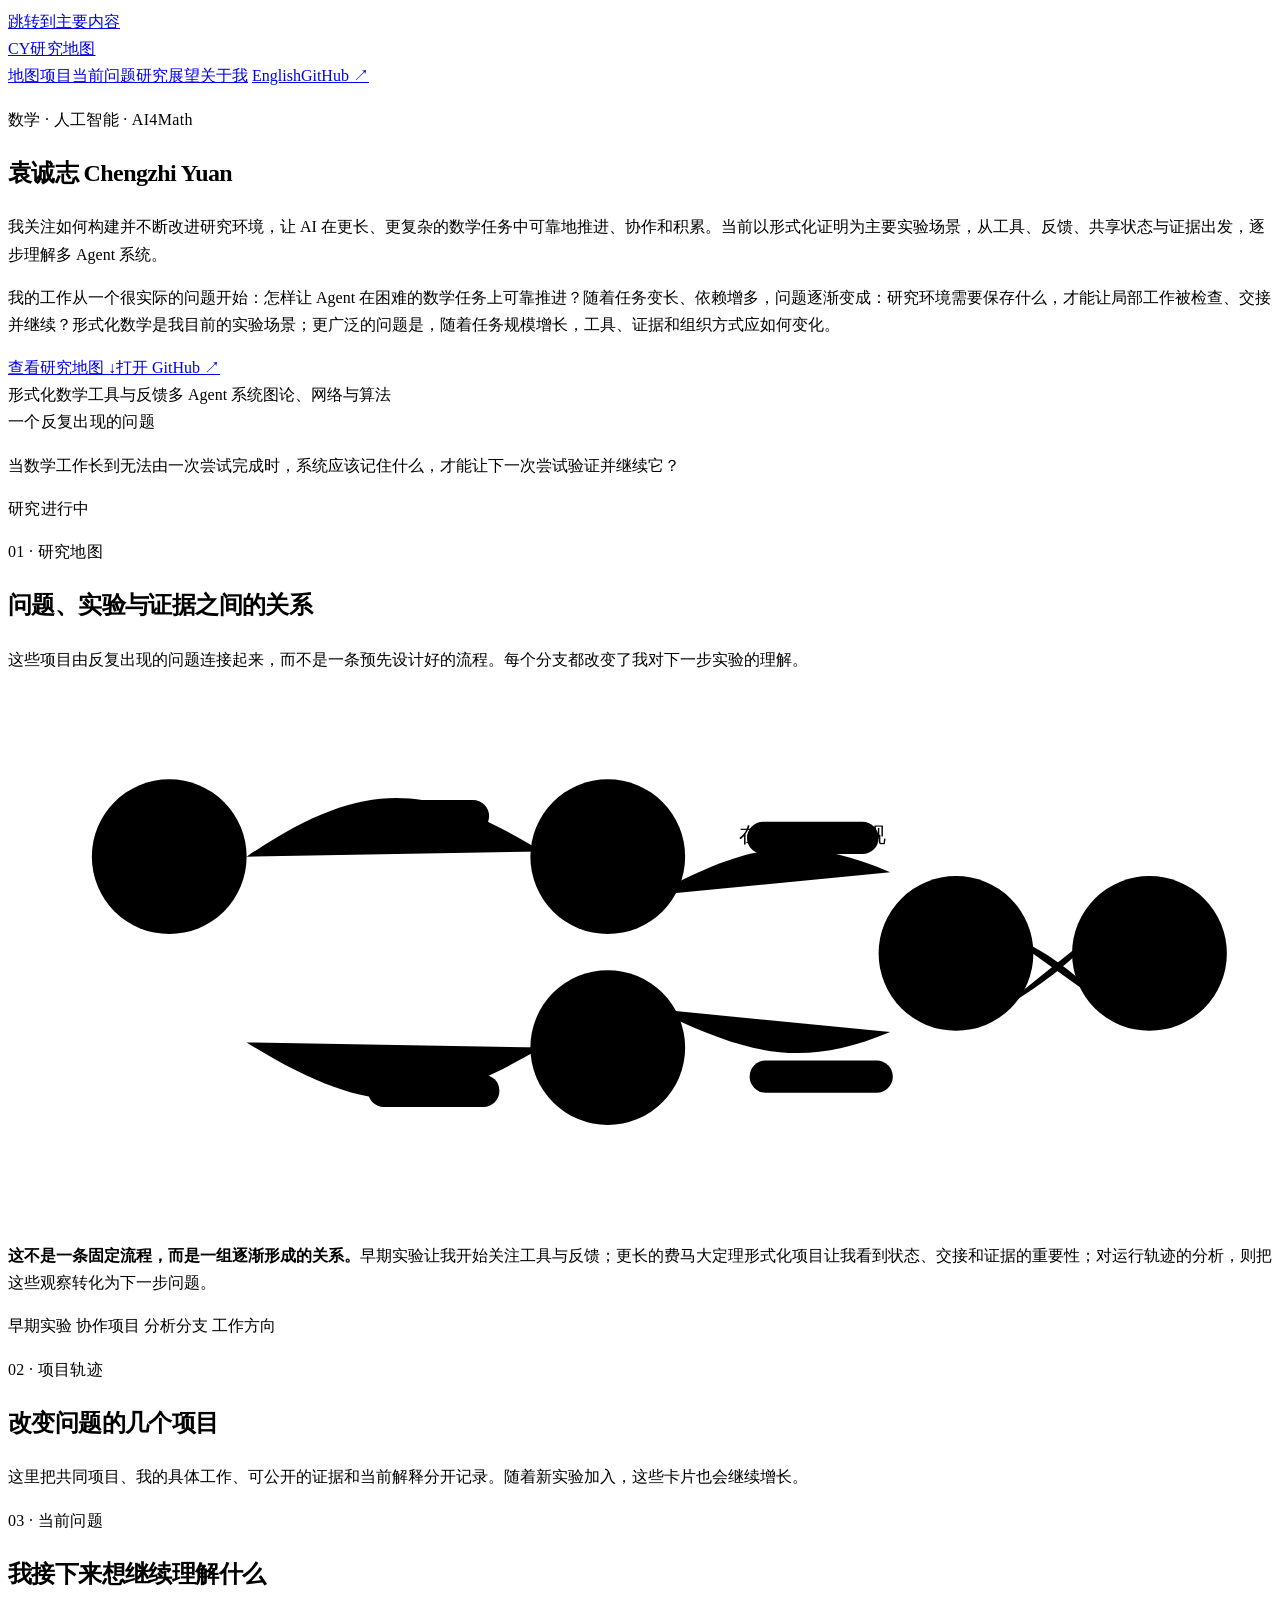
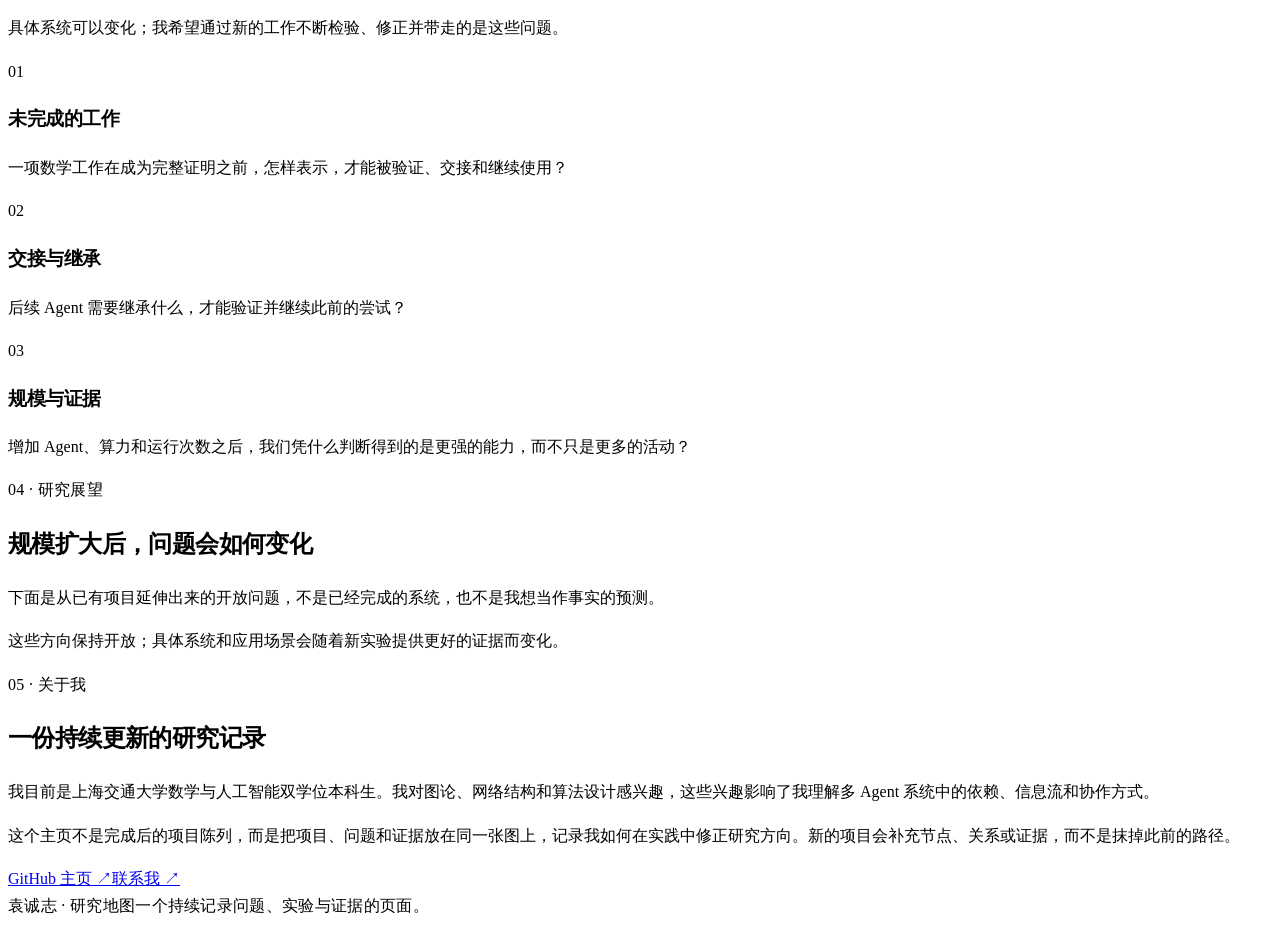
==== zh/index.html @ 6f46fdf2 "Add Chinese research homepage" ====
<!doctype html>
<html lang="zh-CN" class="zh-page">
<head>
  <meta charset="utf-8">
  <meta name="viewport" content="width=device-width, initial-scale=1">
  <meta name="description" content="袁诚志的研究地图：AI4Math、形式化数学，以及面向长程数学工作的工具、共享状态、多 Agent 协作与证据。">
  <meta property="og:title" content="袁诚志 · 研究地图">
  <meta property="og:description" content="AI4Math、形式化数学，以及面向长程数学工作的多 Agent 系统。">
  <meta property="og:type" content="website">
  <meta property="og:locale" content="zh_CN">
  <meta property="og:locale:alternate" content="en_US">
  <title>袁诚志 · 研究地图</title>
  <link rel="canonical" href="https://yuan-chengzhi.github.io/zh/">
  <link rel="alternate" hreflang="en" href="https://yuan-chengzhi.github.io/">
  <link rel="alternate" hreflang="zh-CN" href="https://yuan-chengzhi.github.io/zh/">
  <link rel="alternate" hreflang="x-default" href="https://yuan-chengzhi.github.io/">
  <link rel="stylesheet" href="../styles.css">
  <style>
    body.zh-page { --serif: "Noto Serif CJK SC", "Source Han Serif SC", "Songti SC", "STSong", Georgia, serif; --sans: "Noto Sans CJK SC", "Source Han Sans SC", "PingFang SC", "Microsoft YaHei", ui-sans-serif, system-ui, sans-serif; line-height: 1.7; }
    body.zh-page .wordmark-text, body.zh-page .project-type, body.zh-page .project-status, body.zh-page .project-label, body.zh-page .horizon-kicker, body.zh-page .eyebrow, body.zh-page .note-label, body.zh-page .note-footer, body.zh-page .project-period, body.zh-page .project-foot, body.zh-page .horizon-tags, body.zh-page .site-footer { letter-spacing: .02em; text-transform: none; }
    body.zh-page h1, body.zh-page h2, body.zh-page h3 { letter-spacing: -.025em; }
    .language-switch { white-space: nowrap; }
  </style>
  <script defer src="site.js?v=zh-1"></script>
</head>
<body class="zh-page">
  <a class="skip-link" href="#main-content">跳转到主要内容</a>
  <header class="site-header">
    <div class="shell header-inner">
      <a class="wordmark" href="./" aria-label="袁诚志研究地图首页"><span class="wordmark-mark">CY</span><span class="wordmark-text">研究地图</span></a>
      <nav aria-label="主要导航">
        <a href="#map">地图</a><a href="#work">项目</a><a href="#questions">当前问题</a><a href="#horizon">研究展望</a><a href="#about">关于我</a>
        <a class="language-switch" href="../">English</a><a class="nav-external" href="https://github.com/yuan-chengzhi" target="_blank" rel="noreferrer">GitHub <span aria-hidden="true">↗</span></a>
      </nav>
    </div>
  </header>
  <main id="main-content">
    <section class="hero shell" aria-labelledby="hero-title">
      <div class="hero-copy">
        <p class="eyebrow">数学 · 人工智能 · AI4Math</p>
        <h1 id="hero-title">袁诚志 <span class="cn-name">Chengzhi Yuan</span></h1>
        <p class="hero-lede">我关注如何构建并不断改进研究环境，让 AI 在更长、更复杂的数学任务中可靠地推进、协作和积累。当前以形式化证明为主要实验场景，从工具、反馈、共享状态与证据出发，逐步理解多 Agent 系统。</p>
        <p class="hero-body">我的工作从一个很实际的问题开始：怎样让 Agent 在困难的数学任务上可靠推进？随着任务变长、依赖增多，问题逐渐变成：研究环境需要保存什么，才能让局部工作被检查、交接并继续？形式化数学是我目前的实验场景；更广泛的问题是，随着任务规模增长，工具、证据和组织方式应如何变化。</p>
        <div class="hero-actions"><a class="button button-primary" href="#map">查看研究地图 <span aria-hidden="true">↓</span></a><a class="button button-secondary" href="https://github.com/yuan-chengzhi" target="_blank" rel="noreferrer">打开 GitHub <span aria-hidden="true">↗</span></a></div>
        <div class="hero-tags" aria-label="研究方向"><span>形式化数学</span><span>工具与反馈</span><span>多 Agent 系统</span><span>图论、网络与算法</span></div>
      </div>
      <aside class="hero-note" aria-label="一个反复出现的问题"><div class="note-label">一个反复出现的问题</div><p>当数学工作长到无法由一次尝试完成时，系统应该记住什么，才能让下一次尝试验证并继续它？</p><div class="note-footer"><span class="signal-dot" aria-hidden="true"></span> 研究进行中</div></aside>
    </section>
    <section id="map" class="section shell" aria-labelledby="map-title">
      <div class="section-heading"><div><p class="eyebrow">01 · 研究地图</p><h2 id="map-title">问题、实验与证据之间的关系</h2></div><p class="section-intro">这些项目由反复出现的问题连接起来，而不是一条预先设计好的流程。每个分支都改变了我对下一步实验的理解。</p></div>
      <div class="map-frame"><div class="map-visual" aria-label="研究地图，展示 Putnam 2025、工具与反馈、ContextSwarm 与 FLT、运行轨迹与证据，以及可演化环境之间的联系。" role="img">
        <svg class="research-map" viewBox="0 0 980 410" xmlns="http://www.w3.org/2000/svg" aria-hidden="true" focusable="false"><defs><linearGradient id="map-line" x1="0" y1="0" x2="1" y2="0"><stop offset="0" stop-color="#b85c43" stop-opacity=".42"/><stop offset=".5" stop-color="#287c75" stop-opacity=".55"/><stop offset="1" stop-color="#738293" stop-opacity=".52"/></linearGradient></defs><path class="map-edge" d="M185 130 C280 65 330 75 414 126"/><path class="map-edge" d="M185 274 C288 338 330 326 414 278"/><path class="map-edge" d="M500 160 C574 120 612 112 684 142"/><path class="map-edge" d="M500 248 C573 283 614 295 684 266"/><path class="map-edge map-edge-dashed" d="M765 184 C807 205 824 216 849 244"/><path class="map-edge map-edge-dashed" d="M764 252 C804 228 824 213 849 184"/><g class="map-label map-label-small" transform="translate(279 86)"><rect width="94" height="25" rx="12.5"/><text x="47" y="16" text-anchor="middle">促成</text></g><g class="map-label map-label-small" transform="translate(279 299)"><rect width="102" height="25" rx="12.5"/><text x="51" y="16" text-anchor="middle">在其中显现</text></g><g class="map-label map-label-small" transform="translate(573 103)"><rect width="102" height="25" rx="12.5"/><text x="51" y="16" text-anchor="middle">在其中重新审视</text></g><g class="map-label map-label-small" transform="translate(575 288)"><rect width="111" height="25" rx="12.5"/><text x="55" y="16" text-anchor="middle">形成证据</text></g><a href="#project-putnam" class="map-node map-node-rust"><circle cx="125" cy="130" r="60"/><text x="125" y="124" text-anchor="middle"><tspan x="125">Putnam</tspan><tspan x="125" dy="19">2025</tspan></text></a><a href="#project-tools" class="map-node map-node-blue"><circle cx="465" cy="130" r="60"/><text x="465" y="124" text-anchor="middle"><tspan x="465">工具与</tspan><tspan x="465" dy="19">反馈</tspan></text></a><a href="#project-flt" class="map-node map-node-teal"><circle cx="465" cy="278" r="60"/><text x="465" y="272" text-anchor="middle"><tspan x="465">ContextSwarm</tspan><tspan x="465" dy="19">/ FLT</tspan></text></a><a href="#project-traces" class="map-node map-node-navy"><circle cx="735" cy="205" r="60"/><text x="735" y="199" text-anchor="middle"><tspan x="735">运行轨迹与</tspan><tspan x="735" dy="19">证据</tspan></text></a><a href="#project-horizon" class="map-node map-node-outline"><circle cx="885" cy="205" r="60"/><text x="885" y="199" text-anchor="middle"><tspan x="885">可演化</tspan><tspan x="885" dy="19">环境</tspan></text></a></svg>
      </div><div class="map-caption"><p><strong>这不是一条固定流程，而是一组逐渐形成的关系。</strong>早期实验让我开始关注工具与反馈；更长的费马大定理形式化项目让我看到状态、交接和证据的重要性；对运行轨迹的分析，则把这些观察转化为下一步问题。</p><div class="map-legend" aria-label="地图图例"><span><i class="legend-dot rust"></i> 早期实验</span><span><i class="legend-dot teal"></i> 协作项目</span><span><i class="legend-dot navy"></i> 分析分支</span><span><i class="legend-dot outline"></i> 工作方向</span></div></div></div>
      <div id="map-list" class="map-list" aria-label="研究地图的文字版本"></div>
    </section>
    <section id="work" class="section section-tint" aria-labelledby="work-title"><div class="shell"><div class="section-heading"><div><p class="eyebrow">02 · 项目轨迹</p><h2 id="work-title">改变问题的几个项目</h2></div><p class="section-intro">这里把共同项目、我的具体工作、可公开的证据和当前解释分开记录。随着新实验加入，这些卡片也会继续增长。</p></div><div id="project-grid" class="project-grid" aria-live="polite"></div><noscript><p>请启用 JavaScript 以查看项目卡片。</p></noscript></div></section>
    <section id="questions" class="section shell" aria-labelledby="questions-title"><div class="question-layout"><div><p class="eyebrow">03 · 当前问题</p><h2 id="questions-title">我接下来想继续理解什么</h2><p class="question-lede">具体系统可以变化；我希望通过新的工作不断检验、修正并带走的是这些问题。</p></div><div class="question-list"><article class="question-card"><span class="question-index">01</span><h3>未完成的工作</h3><p>一项数学工作在成为完整证明之前，怎样表示，才能被验证、交接和继续使用？</p></article><article class="question-card"><span class="question-index">02</span><h3>交接与继承</h3><p>后续 Agent 需要继承什么，才能验证并继续此前的尝试？</p></article><article class="question-card"><span class="question-index">03</span><h3>规模与证据</h3><p>增加 Agent、算力和运行次数之后，我们凭什么判断得到的是更强的能力，而不只是更多的活动？</p></article></div></div></section>
    <section id="horizon" class="section horizon-section" aria-labelledby="horizon-title"><div class="shell"><div class="section-heading"><div><p class="eyebrow">04 · 研究展望</p><h2 id="horizon-title">规模扩大后，问题会如何变化</h2></div><p class="section-intro">下面是从已有项目延伸出来的开放问题，不是已经完成的系统，也不是我想当作事实的预测。</p></div><div id="horizon-grid" class="horizon-grid"></div><div class="horizon-note"><span class="signal-dot" aria-hidden="true"></span><span>这些方向保持开放；具体系统和应用场景会随着新实验提供更好的证据而变化。</span></div></div></section>
    <section id="about" class="section about-section" aria-labelledby="about-title"><div class="shell about-grid"><div><p class="eyebrow">05 · 关于我</p><h2 id="about-title">一份持续更新的研究记录</h2></div><div class="about-copy"><p>我目前是上海交通大学数学与人工智能双学位本科生。我对图论、网络结构和算法设计感兴趣，这些兴趣影响了我理解多 Agent 系统中的依赖、信息流和协作方式。</p><p>这个主页不是完成后的项目陈列，而是把项目、问题和证据放在同一张图上，记录我如何在实践中修正研究方向。新的项目会补充节点、关系或证据，而不是抹掉此前的路径。</p><div class="contact-row"><a class="text-link" href="https://github.com/yuan-chengzhi" target="_blank" rel="noreferrer">GitHub 主页 <span aria-hidden="true">↗</span></a><a class="text-link" href="mailto:yuanchengzhi@sjtu.edu.cn">联系我 <span aria-hidden="true">↗</span></a></div></div></div></section>
  </main>
  <footer class="site-footer"><div class="shell footer-inner"><span>袁诚志 · 研究地图</span><span>一个持续记录问题、实验与证据的页面。</span></div></footer>
</body>
</html>
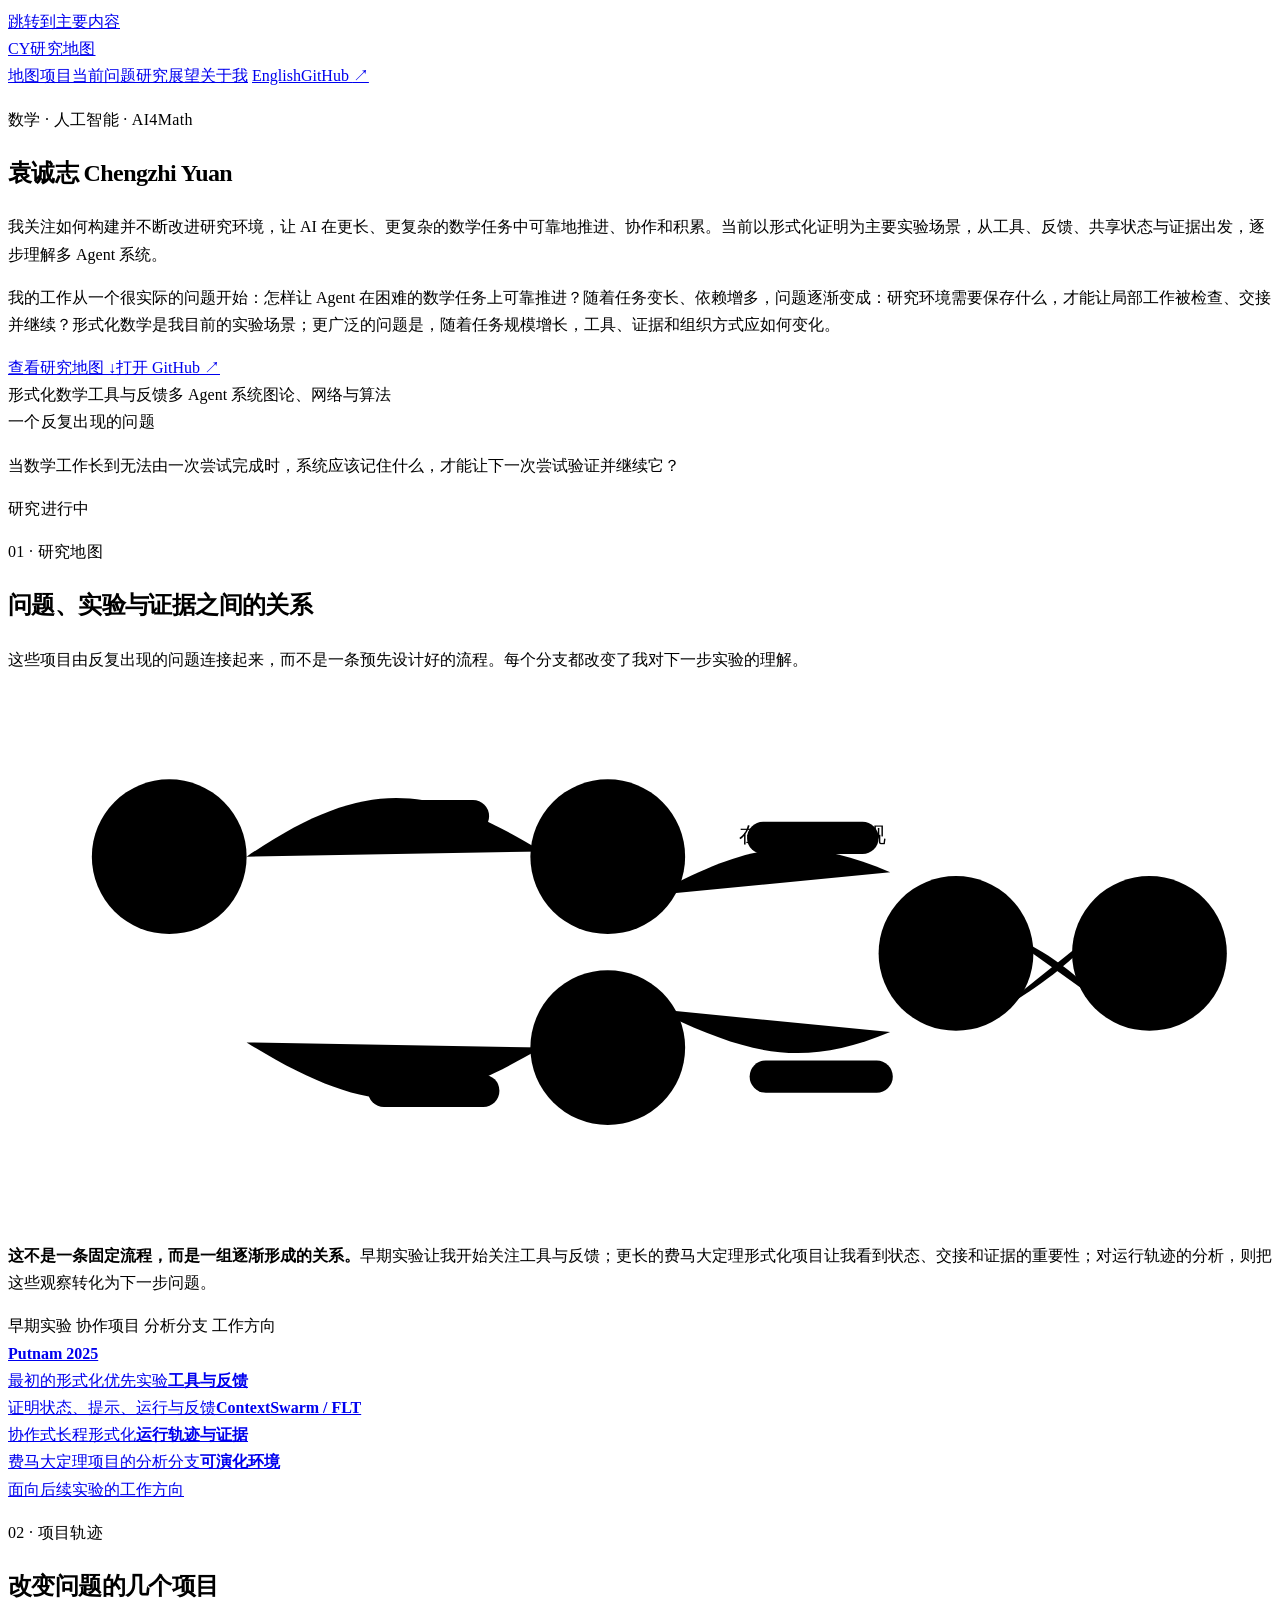
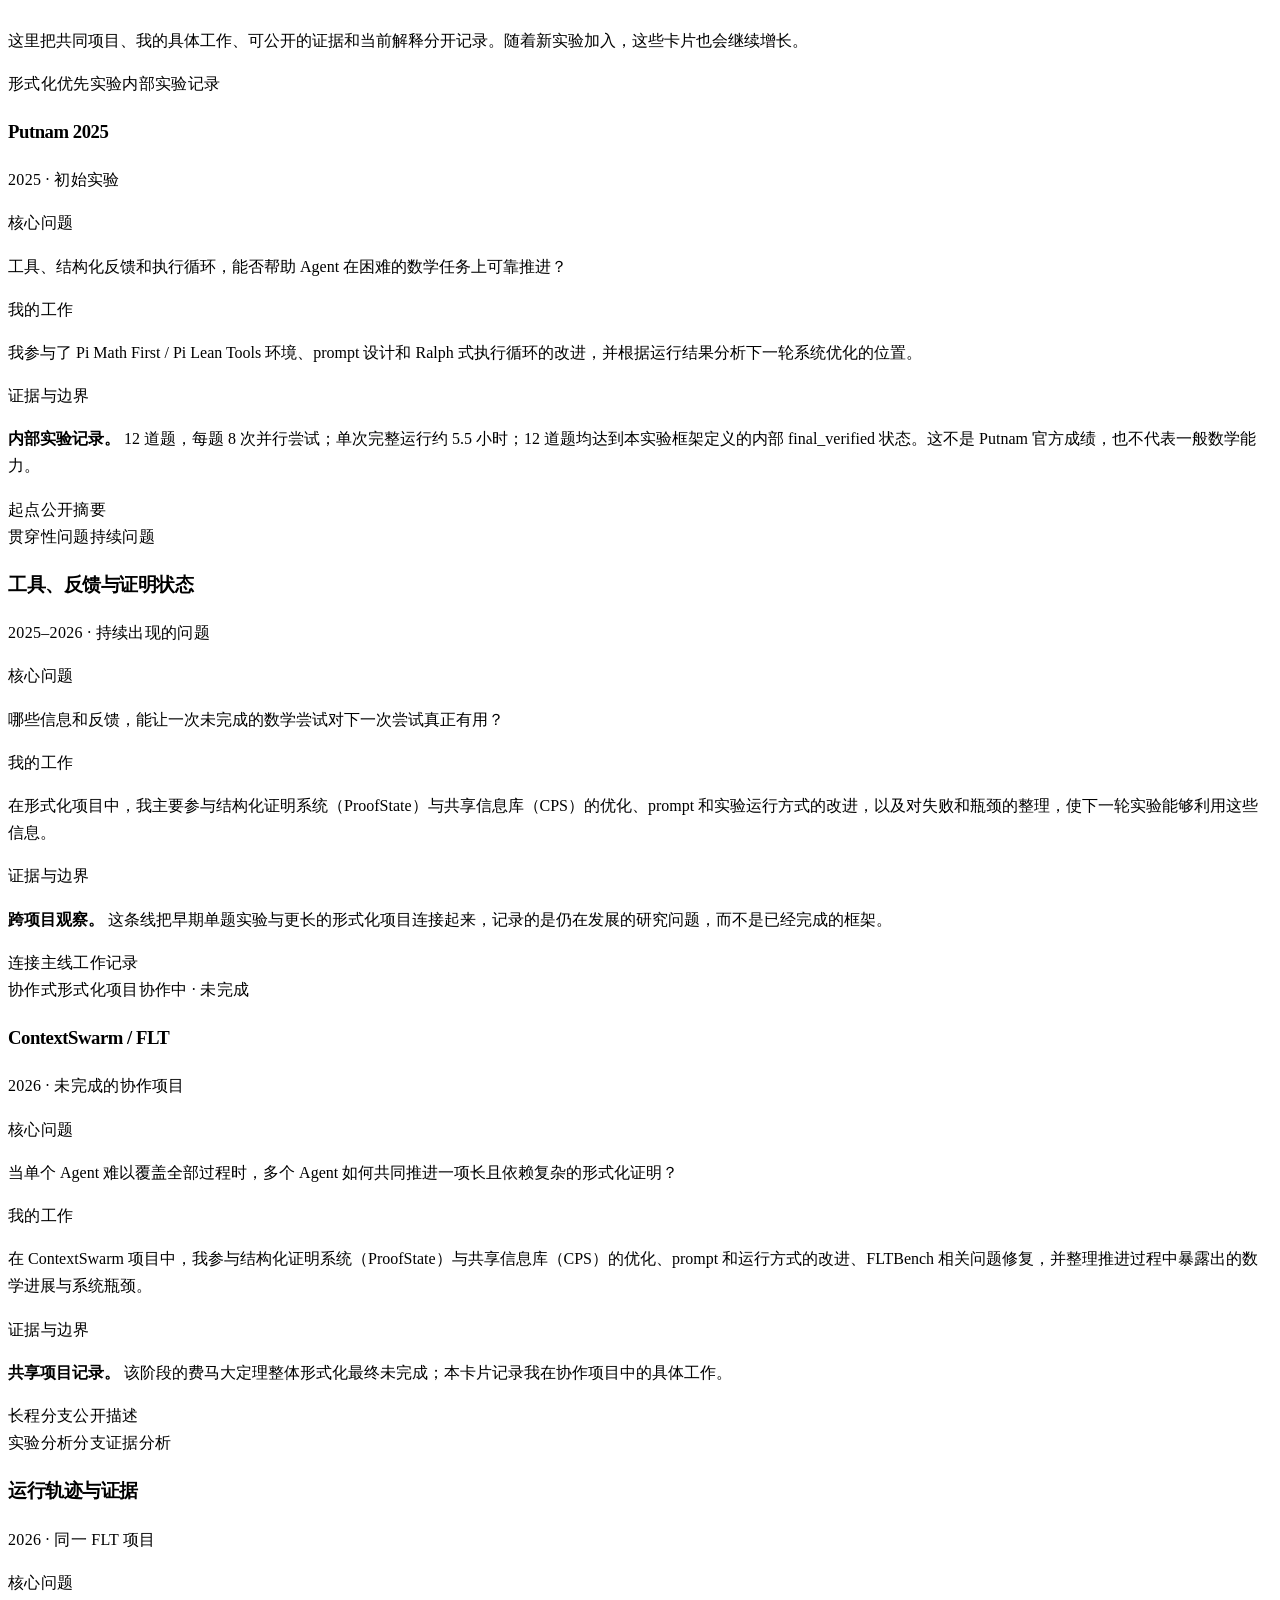
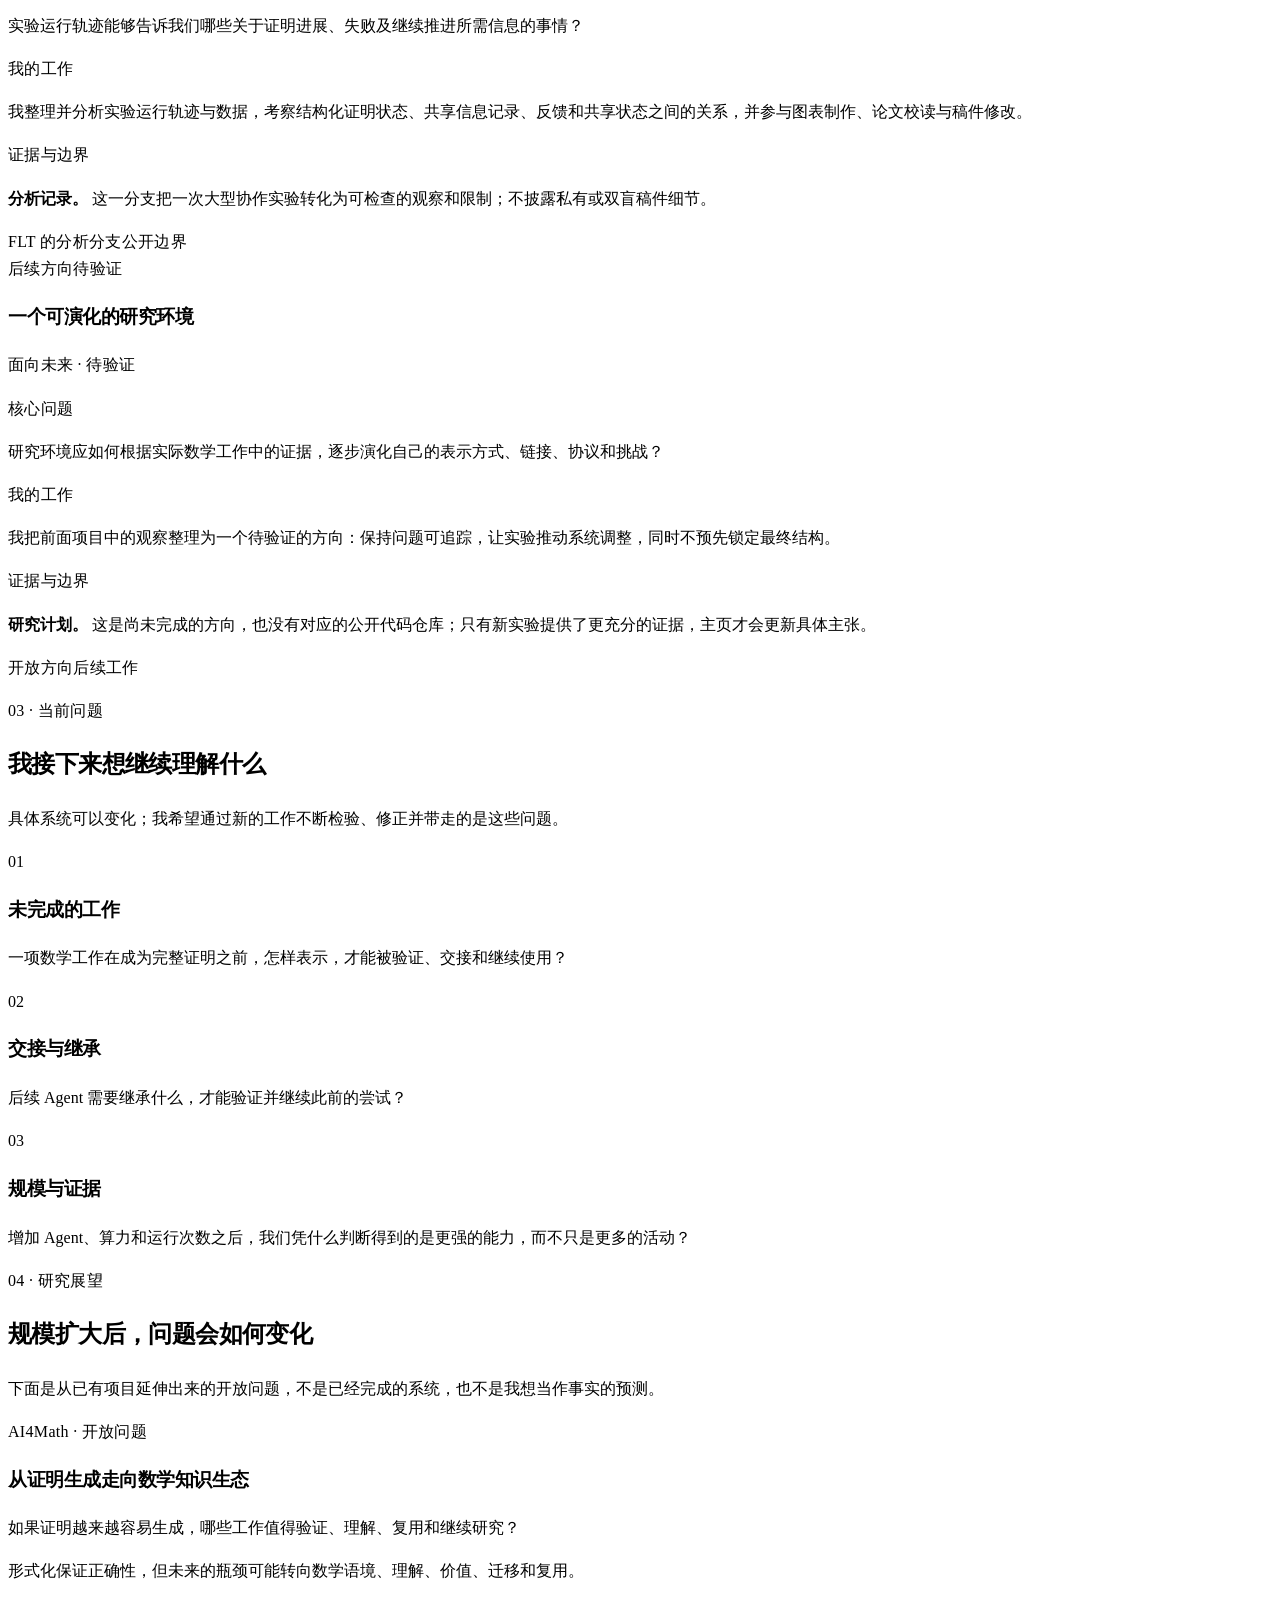
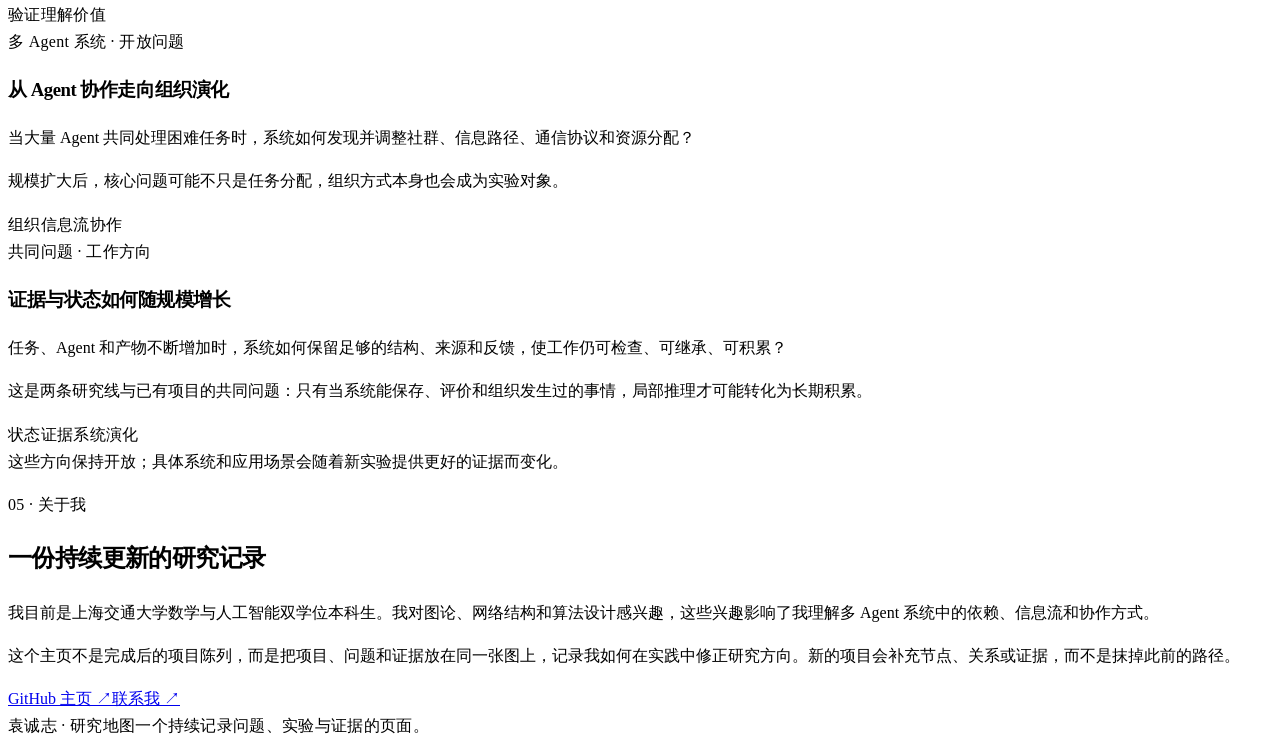
==== commit 5ac255f4: "Update script version in index.html" ====
--- a/zh/index.html
+++ b/zh/index.html
@@ -21,7 +21,7 @@
     body.zh-page h1, body.zh-page h2, body.zh-page h3 { letter-spacing: -.025em; }
     .language-switch { white-space: nowrap; }
   </style>
-  <script defer src="site.js?v=zh-1"></script>
+  <script defer src="site.js?v=zh-2"></script>
 </head>
 <body class="zh-page">
   <a class="skip-link" href="#main-content">跳转到主要内容</a>
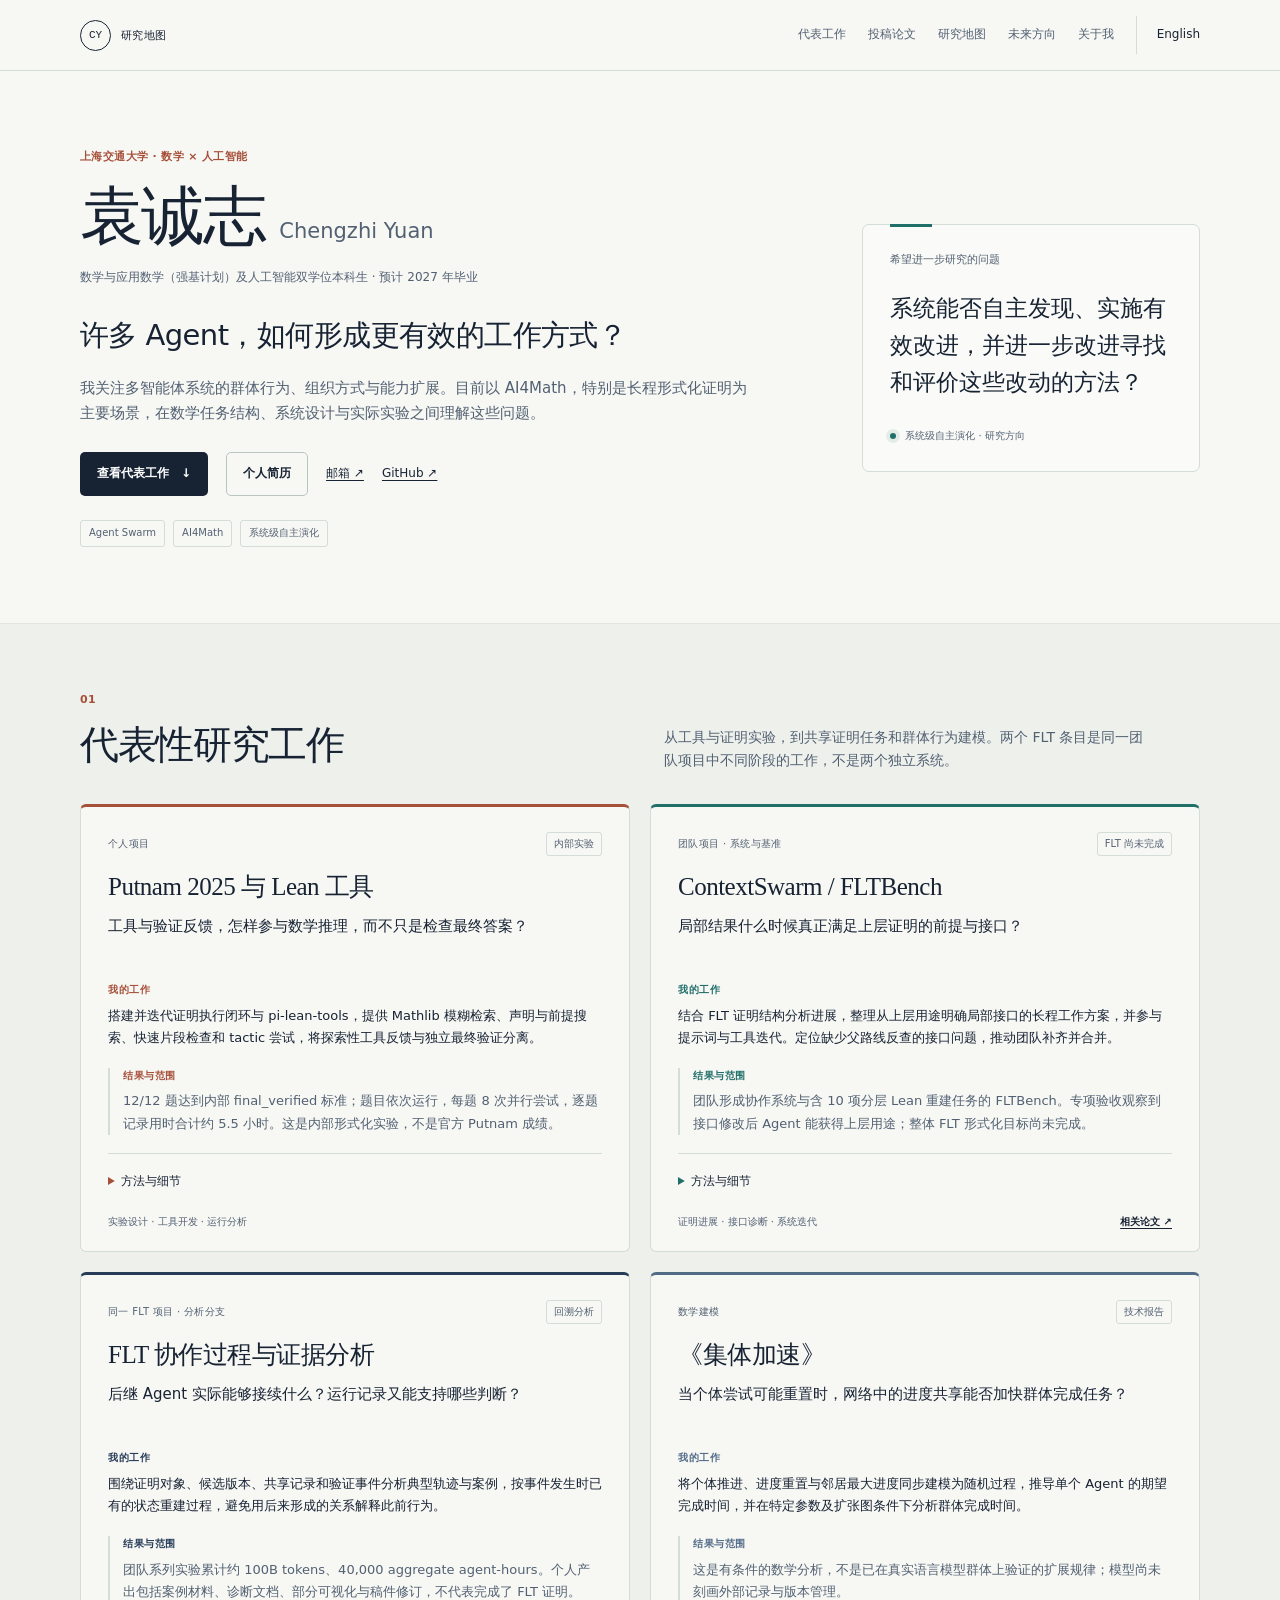
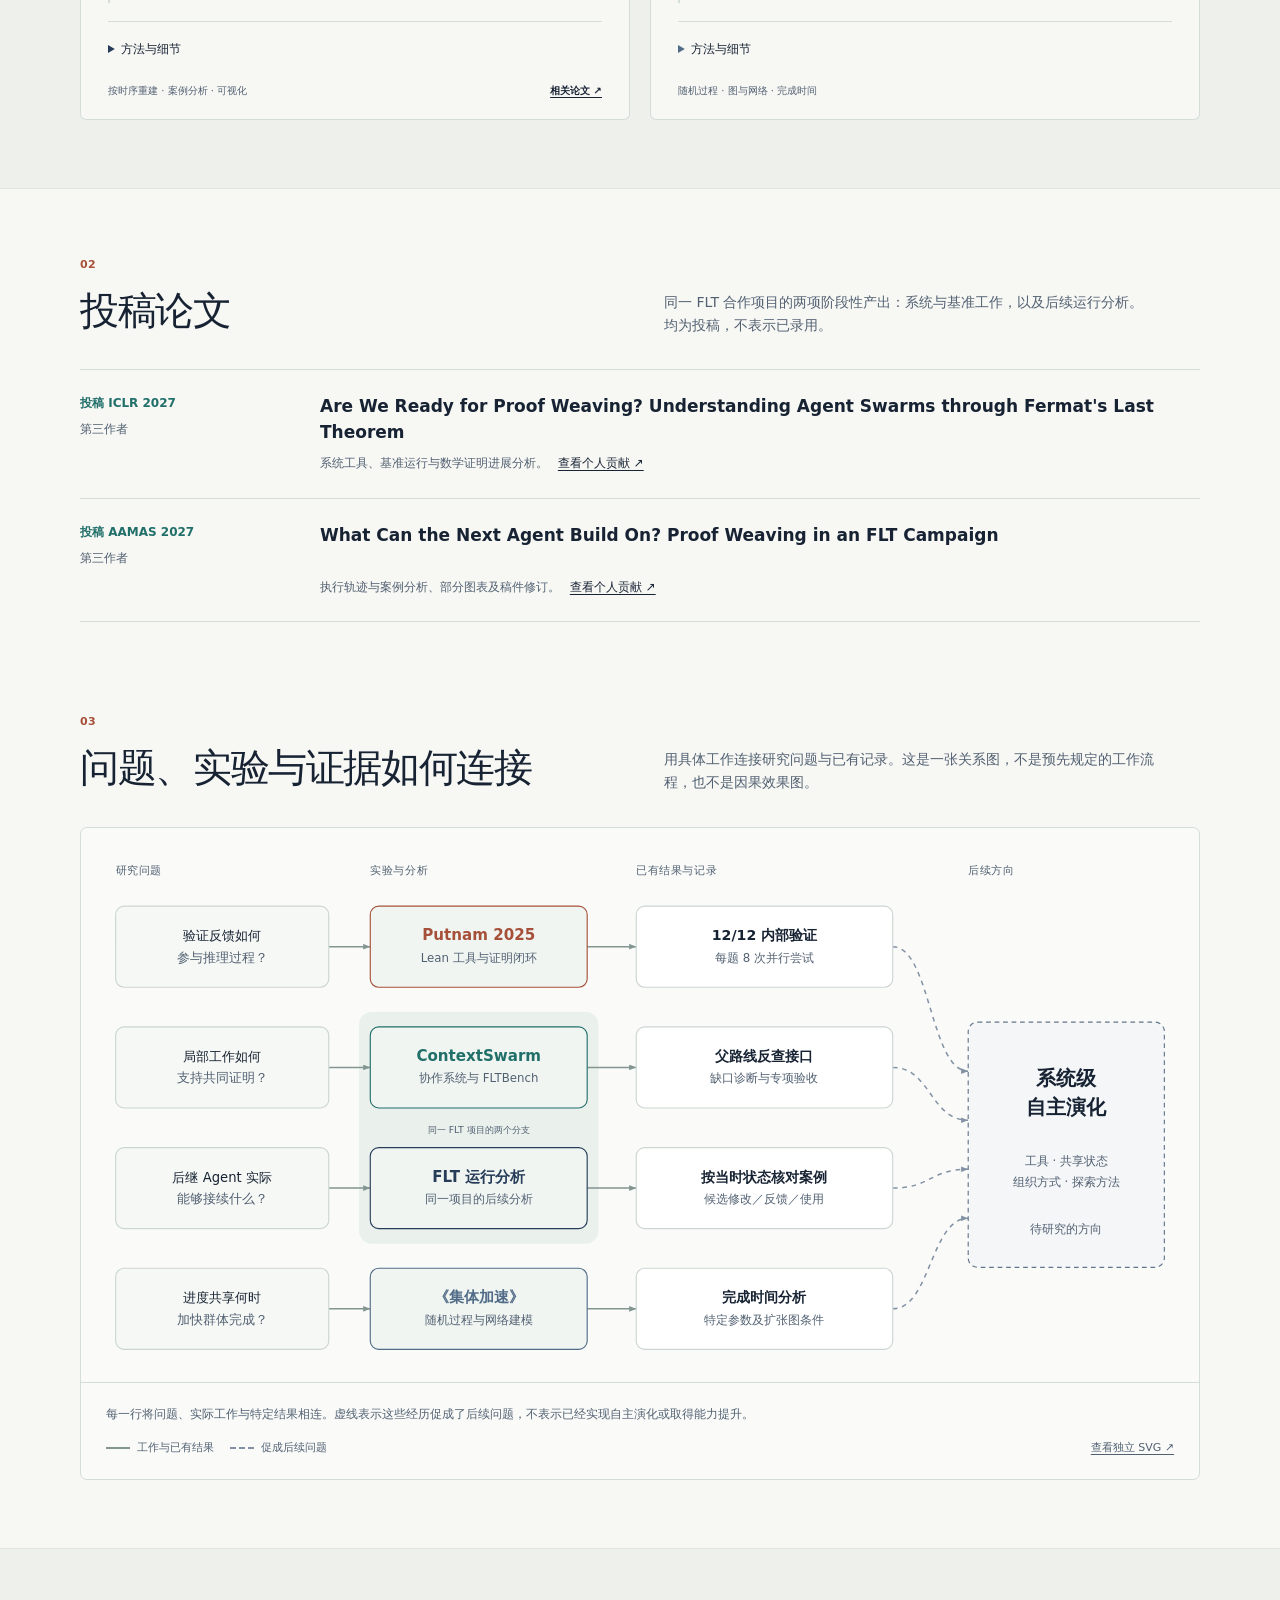
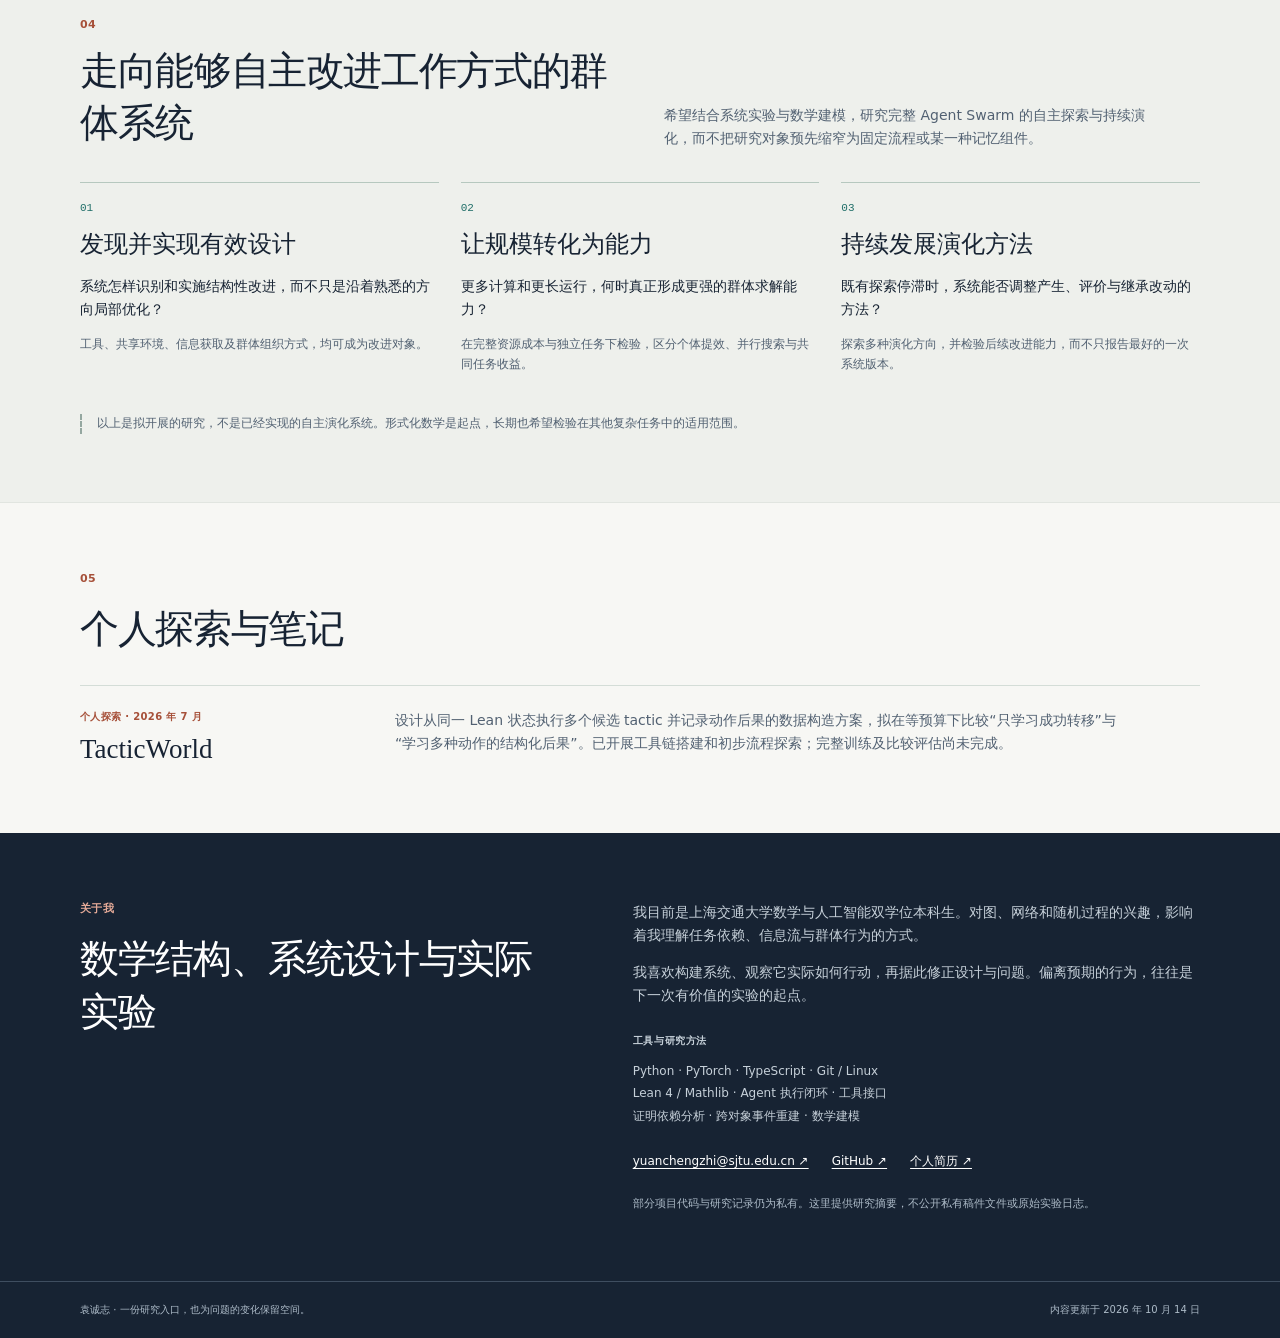
==== commit 3e27d303: "Refine bilingual research homepage and fix research-map geometry Align selected work and manuscript " ====
--- a/zh/index.html
+++ b/zh/index.html
@@ -1,63 +1,173 @@
 <!doctype html>
-<html lang="zh-CN" class="zh-page">
+<!-- Generated by scripts/build_site.py. Edit data/content.zh-CN.json instead. -->
+<html lang="zh-CN">
 <head>
-  <meta charset="utf-8">
-  <meta name="viewport" content="width=device-width, initial-scale=1">
-  <meta name="description" content="袁诚志的研究地图：AI4Math、形式化数学，以及面向长程数学工作的工具、共享状态、多 Agent 协作与证据。">
-  <meta property="og:title" content="袁诚志 · 研究地图">
-  <meta property="og:description" content="AI4Math、形式化数学，以及面向长程数学工作的多 Agent 系统。">
-  <meta property="og:type" content="website">
-  <meta property="og:locale" content="zh_CN">
-  <meta property="og:locale:alternate" content="en_US">
-  <title>袁诚志 · 研究地图</title>
-  <link rel="canonical" href="https://yuan-chengzhi.github.io/zh/">
-  <link rel="alternate" hreflang="en" href="https://yuan-chengzhi.github.io/">
-  <link rel="alternate" hreflang="zh-CN" href="https://yuan-chengzhi.github.io/zh/">
-  <link rel="alternate" hreflang="x-default" href="https://yuan-chengzhi.github.io/">
-  <link rel="stylesheet" href="../styles.css">
-  <style>
-    body.zh-page { --serif: "Noto Serif CJK SC", "Source Han Serif SC", "Songti SC", "STSong", Georgia, serif; --sans: "Noto Sans CJK SC", "Source Han Sans SC", "PingFang SC", "Microsoft YaHei", ui-sans-serif, system-ui, sans-serif; line-height: 1.7; }
-    body.zh-page .wordmark-text, body.zh-page .project-type, body.zh-page .project-status, body.zh-page .project-label, body.zh-page .horizon-kicker, body.zh-page .eyebrow, body.zh-page .note-label, body.zh-page .note-footer, body.zh-page .project-period, body.zh-page .project-foot, body.zh-page .horizon-tags, body.zh-page .site-footer { letter-spacing: .02em; text-transform: none; }
-    body.zh-page h1, body.zh-page h2, body.zh-page h3 { letter-spacing: -.025em; }
-    .language-switch { white-space: nowrap; }
-  </style>
-  <script defer src="site.js?v=zh-2"></script>
-</head>
-<body class="zh-page">
-  <a class="skip-link" href="#main-content">跳转到主要内容</a>
-  <header class="site-header">
-    <div class="shell header-inner">
-      <a class="wordmark" href="./" aria-label="袁诚志研究地图首页"><span class="wordmark-mark">CY</span><span class="wordmark-text">研究地图</span></a>
-      <nav aria-label="主要导航">
-        <a href="#map">地图</a><a href="#work">项目</a><a href="#questions">当前问题</a><a href="#horizon">研究展望</a><a href="#about">关于我</a>
-        <a class="language-switch" href="../">English</a><a class="nav-external" href="https://github.com/yuan-chengzhi" target="_blank" rel="noreferrer">GitHub <span aria-hidden="true">↗</span></a>
-      </nav>
-    </div>
-  </header>
-  <main id="main-content">
-    <section class="hero shell" aria-labelledby="hero-title">
-      <div class="hero-copy">
-        <p class="eyebrow">数学 · 人工智能 · AI4Math</p>
-        <h1 id="hero-title">袁诚志 <span class="cn-name">Chengzhi Yuan</span></h1>
-        <p class="hero-lede">我关注如何构建并不断改进研究环境，让 AI 在更长、更复杂的数学任务中可靠地推进、协作和积累。当前以形式化证明为主要实验场景，从工具、反馈、共享状态与证据出发，逐步理解多 Agent 系统。</p>
-        <p class="hero-body">我的工作从一个很实际的问题开始：怎样让 Agent 在困难的数学任务上可靠推进？随着任务变长、依赖增多，问题逐渐变成：研究环境需要保存什么，才能让局部工作被检查、交接并继续？形式化数学是我目前的实验场景；更广泛的问题是，随着任务规模增长，工具、证据和组织方式应如何变化。</p>
-        <div class="hero-actions"><a class="button button-primary" href="#map">查看研究地图 <span aria-hidden="true">↓</span></a><a class="button button-secondary" href="https://github.com/yuan-chengzhi" target="_blank" rel="noreferrer">打开 GitHub <span aria-hidden="true">↗</span></a></div>
-        <div class="hero-tags" aria-label="研究方向"><span>形式化数学</span><span>工具与反馈</span><span>多 Agent 系统</span><span>图论、网络与算法</span></div>
-      </div>
-      <aside class="hero-note" aria-label="一个反复出现的问题"><div class="note-label">一个反复出现的问题</div><p>当数学工作长到无法由一次尝试完成时，系统应该记住什么，才能让下一次尝试验证并继续它？</p><div class="note-footer"><span class="signal-dot" aria-hidden="true"></span> 研究进行中</div></aside>
-    </section>
-    <section id="map" class="section shell" aria-labelledby="map-title">
-      <div class="section-heading"><div><p class="eyebrow">01 · 研究地图</p><h2 id="map-title">问题、实验与证据之间的关系</h2></div><p class="section-intro">这些项目由反复出现的问题连接起来，而不是一条预先设计好的流程。每个分支都改变了我对下一步实验的理解。</p></div>
-      <div class="map-frame"><div class="map-visual" aria-label="研究地图，展示 Putnam 2025、工具与反馈、ContextSwarm 与 FLT、运行轨迹与证据，以及可演化环境之间的联系。" role="img">
-        <svg class="research-map" viewBox="0 0 980 410" xmlns="http://www.w3.org/2000/svg" aria-hidden="true" focusable="false"><defs><linearGradient id="map-line" x1="0" y1="0" x2="1" y2="0"><stop offset="0" stop-color="#b85c43" stop-opacity=".42"/><stop offset=".5" stop-color="#287c75" stop-opacity=".55"/><stop offset="1" stop-color="#738293" stop-opacity=".52"/></linearGradient></defs><path class="map-edge" d="M185 130 C280 65 330 75 414 126"/><path class="map-edge" d="M185 274 C288 338 330 326 414 278"/><path class="map-edge" d="M500 160 C574 120 612 112 684 142"/><path class="map-edge" d="M500 248 C573 283 614 295 684 266"/><path class="map-edge map-edge-dashed" d="M765 184 C807 205 824 216 849 244"/><path class="map-edge map-edge-dashed" d="M764 252 C804 228 824 213 849 184"/><g class="map-label map-label-small" transform="translate(279 86)"><rect width="94" height="25" rx="12.5"/><text x="47" y="16" text-anchor="middle">促成</text></g><g class="map-label map-label-small" transform="translate(279 299)"><rect width="102" height="25" rx="12.5"/><text x="51" y="16" text-anchor="middle">在其中显现</text></g><g class="map-label map-label-small" transform="translate(573 103)"><rect width="102" height="25" rx="12.5"/><text x="51" y="16" text-anchor="middle">在其中重新审视</text></g><g class="map-label map-label-small" transform="translate(575 288)"><rect width="111" height="25" rx="12.5"/><text x="55" y="16" text-anchor="middle">形成证据</text></g><a href="#project-putnam" class="map-node map-node-rust"><circle cx="125" cy="130" r="60"/><text x="125" y="124" text-anchor="middle"><tspan x="125">Putnam</tspan><tspan x="125" dy="19">2025</tspan></text></a><a href="#project-tools" class="map-node map-node-blue"><circle cx="465" cy="130" r="60"/><text x="465" y="124" text-anchor="middle"><tspan x="465">工具与</tspan><tspan x="465" dy="19">反馈</tspan></text></a><a href="#project-flt" class="map-node map-node-teal"><circle cx="465" cy="278" r="60"/><text x="465" y="272" text-anchor="middle"><tspan x="465">ContextSwarm</tspan><tspan x="465" dy="19">/ FLT</tspan></text></a><a href="#project-traces" class="map-node map-node-navy"><circle cx="735" cy="205" r="60"/><text x="735" y="199" text-anchor="middle"><tspan x="735">运行轨迹与</tspan><tspan x="735" dy="19">证据</tspan></text></a><a href="#project-horizon" class="map-node map-node-outline"><circle cx="885" cy="205" r="60"/><text x="885" y="199" text-anchor="middle"><tspan x="885">可演化</tspan><tspan x="885" dy="19">环境</tspan></text></a></svg>
-      </div><div class="map-caption"><p><strong>这不是一条固定流程，而是一组逐渐形成的关系。</strong>早期实验让我开始关注工具与反馈；更长的费马大定理形式化项目让我看到状态、交接和证据的重要性；对运行轨迹的分析，则把这些观察转化为下一步问题。</p><div class="map-legend" aria-label="地图图例"><span><i class="legend-dot rust"></i> 早期实验</span><span><i class="legend-dot teal"></i> 协作项目</span><span><i class="legend-dot navy"></i> 分析分支</span><span><i class="legend-dot outline"></i> 工作方向</span></div></div></div>
-      <div id="map-list" class="map-list" aria-label="研究地图的文字版本"></div>
-    </section>
-    <section id="work" class="section section-tint" aria-labelledby="work-title"><div class="shell"><div class="section-heading"><div><p class="eyebrow">02 · 项目轨迹</p><h2 id="work-title">改变问题的几个项目</h2></div><p class="section-intro">这里把共同项目、我的具体工作、可公开的证据和当前解释分开记录。随着新实验加入，这些卡片也会继续增长。</p></div><div id="project-grid" class="project-grid" aria-live="polite"></div><noscript><p>请启用 JavaScript 以查看项目卡片。</p></noscript></div></section>
-    <section id="questions" class="section shell" aria-labelledby="questions-title"><div class="question-layout"><div><p class="eyebrow">03 · 当前问题</p><h2 id="questions-title">我接下来想继续理解什么</h2><p class="question-lede">具体系统可以变化；我希望通过新的工作不断检验、修正并带走的是这些问题。</p></div><div class="question-list"><article class="question-card"><span class="question-index">01</span><h3>未完成的工作</h3><p>一项数学工作在成为完整证明之前，怎样表示，才能被验证、交接和继续使用？</p></article><article class="question-card"><span class="question-index">02</span><h3>交接与继承</h3><p>后续 Agent 需要继承什么，才能验证并继续此前的尝试？</p></article><article class="question-card"><span class="question-index">03</span><h3>规模与证据</h3><p>增加 Agent、算力和运行次数之后，我们凭什么判断得到的是更强的能力，而不只是更多的活动？</p></article></div></div></section>
-    <section id="horizon" class="section horizon-section" aria-labelledby="horizon-title"><div class="shell"><div class="section-heading"><div><p class="eyebrow">04 · 研究展望</p><h2 id="horizon-title">规模扩大后，问题会如何变化</h2></div><p class="section-intro">下面是从已有项目延伸出来的开放问题，不是已经完成的系统，也不是我想当作事实的预测。</p></div><div id="horizon-grid" class="horizon-grid"></div><div class="horizon-note"><span class="signal-dot" aria-hidden="true"></span><span>这些方向保持开放；具体系统和应用场景会随着新实验提供更好的证据而变化。</span></div></div></section>
-    <section id="about" class="section about-section" aria-labelledby="about-title"><div class="shell about-grid"><div><p class="eyebrow">05 · 关于我</p><h2 id="about-title">一份持续更新的研究记录</h2></div><div class="about-copy"><p>我目前是上海交通大学数学与人工智能双学位本科生。我对图论、网络结构和算法设计感兴趣，这些兴趣影响了我理解多 Agent 系统中的依赖、信息流和协作方式。</p><p>这个主页不是完成后的项目陈列，而是把项目、问题和证据放在同一张图上，记录我如何在实践中修正研究方向。新的项目会补充节点、关系或证据，而不是抹掉此前的路径。</p><div class="contact-row"><a class="text-link" href="https://github.com/yuan-chengzhi" target="_blank" rel="noreferrer">GitHub 主页 <span aria-hidden="true">↗</span></a><a class="text-link" href="mailto:yuanchengzhi@sjtu.edu.cn">联系我 <span aria-hidden="true">↗</span></a></div></div></div></section>
-  </main>
-  <footer class="site-footer"><div class="shell footer-inner"><span>袁诚志 · 研究地图</span><span>一个持续记录问题、实验与证据的页面。</span></div></footer>
-</body>
-</html>
+<meta charset="utf-8"><meta name="viewport" content="width=device-width, initial-scale=1">
+<title>袁诚志 · Agent Swarm 与 AI4Math</title><meta name="description" content="袁诚志，上海交通大学数学与人工智能双学位本科生。关注 Agent Swarm 的群体行为、组织方式、能力扩展与系统级自主演化。">
+<meta property="og:title" content="袁诚志 · Agent Swarm 与 AI4Math"><meta property="og:description" content="袁诚志，上海交通大学数学与人工智能双学位本科生。关注 Agent Swarm 的群体行为、组织方式、能力扩展与系统级自主演化。"><meta property="og:type" content="website"><meta property="og:url" content="https://yuan-chengzhi.github.io/zh/">
+<meta property="og:locale" content="zh_CN"><meta property="og:locale:alternate" content="en_US">
+<link rel="canonical" href="https://yuan-chengzhi.github.io/zh/"><link rel="alternate" hreflang="en" href="https://yuan-chengzhi.github.io/"><link rel="alternate" hreflang="zh-CN" href="https://yuan-chengzhi.github.io/zh/"><link rel="alternate" hreflang="x-default" href="https://yuan-chengzhi.github.io/">
+<link rel="stylesheet" href="../styles.css?v=3"><script defer src="../site.js?v=3"></script>
+</head><body>
+<a class="skip-link" href="#main-content">跳转到主要内容</a>
+<header class="site-header"><div class="shell header-inner"><a class="wordmark" href="./" aria-label="袁诚志"><span class="wordmark-mark" aria-hidden="true">CY</span><span class="wordmark-text">研究地图</span></a><nav aria-label="主要导航"><a href="#work">代表工作</a><a href="#papers">投稿论文</a><a href="#map">研究地图</a><a href="#questions">未来方向</a><a href="#about">关于我</a><a class="language-switch" href="../" lang="en" hreflang="en">English</a></nav></div></header>
+<main id="main-content">
+<section class="hero shell" aria-labelledby="hero-title"><div class="hero-copy"><p class="eyebrow">上海交通大学 · 数学 × 人工智能</p><h1 id="hero-title">袁诚志<span class="other-name" lang="en">Chengzhi Yuan</span></h1><p class="identity">数学与应用数学（强基计划）及人工智能双学位本科生 · 预计 2027 年毕业</p><p class="hero-lede">许多 Agent，如何形成更有效的工作方式？</p><p class="hero-body">我关注多智能体系统的群体行为、组织方式与能力扩展。目前以 AI4Math，特别是长程形式化证明为主要场景，在数学任务结构、系统设计与实际实验之间理解这些问题。</p><div class="hero-actions"><a class="button button-primary" href="#work">查看代表工作 <span aria-hidden="true">↓</span></a><a class="button button-secondary" href="../cv/">个人简历</a><a class="quiet-link" href="mailto:yuanchengzhi@sjtu.edu.cn">邮箱 ↗</a><a class="quiet-link" href="https://github.com/yuan-chengzhi" rel="noreferrer">GitHub ↗</a></div><div class="hero-tags"><span>Agent Swarm</span><span>AI4Math</span><span>系统级自主演化</span></div></div><aside class="hero-note" aria-label="希望进一步研究的问题"><p class="note-label">希望进一步研究的问题</p><p class="note-question">系统能否自主发现、实施有效改进，并进一步改进寻找和评价这些改动的方法？</p><p class="note-footer"><span class="signal-dot" aria-hidden="true"></span>系统级自主演化 · 研究方向</p></aside></section>
+<section id="work" class="section section-tint" aria-labelledby="work-title"><div class="shell"><div class="section-heading"><div><p class="eyebrow">01</p><h2 id="work-title">代表性研究工作</h2></div><p class="section-intro">从工具与证明实验，到共享证明任务和群体行为建模。两个 FLT 条目是同一团队项目中不同阶段的工作，不是两个独立系统。</p></div><div class="project-grid"><article class="project-card tone-rust" id="project-putnam">
+<span class="anchor-alias" id="project-tools"></span><div class="project-top"><span class="project-type">个人项目</span><span class="project-status">内部实验</span></div>
+<h3>Putnam 2025 与 Lean 工具</h3>
+<p class="project-question">工具与验证反馈，怎样参与数学推理，而不只是检查最终答案？</p>
+<h4 class="project-label">我的工作</h4><p>搭建并迭代证明执行闭环与 pi-lean-tools，提供 Mathlib 模糊检索、声明与前提搜索、快速片段检查和 tactic 尝试，将探索性工具反馈与独立最终验证分离。</p>
+<div class="project-evidence" id="evidence-project-putnam"><h4 class="project-label">结果与范围</h4><p>12/12 题达到内部 final_verified 标准；题目依次运行，每题 8 次并行尝试，逐题记录用时合计约 5.5 小时。这是内部形式化实验，不是官方 Putnam 成绩。</p></div>
+<details><summary>方法与细节</summary><div class="details-body"><p>在 A5 上比较是否附加自然语言优先提示，两种设置均完成证明；未附加提示时，Agent 也自行选择先推理再形式化。这项单题比较用于检验预设工作顺序，不能据此判断哪种流程普遍更优。</p></div></details>
+<div class="project-foot"><span>实验设计 · 工具开发 · 运行分析</span></div></article>
+<article class="project-card tone-teal" id="project-flt">
+<div class="project-top"><span class="project-type">团队项目 · 系统与基准</span><span class="project-status">FLT 尚未完成</span></div>
+<h3>ContextSwarm / FLTBench</h3>
+<p class="project-question">局部结果什么时候真正满足上层证明的前提与接口？</p>
+<h4 class="project-label">我的工作</h4><p>结合 FLT 证明结构分析进展，整理从上层用途明确局部接口的长程工作方案，并参与提示词与工具迭代。定位缺少父路线反查的接口问题，推动团队补齐并合并。</p>
+<div class="project-evidence" id="evidence-project-flt"><h4 class="project-label">结果与范围</h4><p>团队形成协作系统与含 10 项分层 Lean 重建任务的 FLTBench。专项验收观察到接口修改后 Agent 能获得上层用途；整体 FLT 形式化目标尚未完成。</p></div>
+<details><summary>方法与细节</summary><div class="details-body"><p>《设想的长程证明推进方式》从上层用途明确局部接口，让子问题随真实缺口展开，并持续检查局部成果能否接回整体证明。据此参与提示词重构，减少固定检查和强制拆分，保留可靠验证约束。</p><p>处理 FLTBench 预置证明框架资料的检索与分段读取问题，探索共享研究记录（CPS）与多个数学对象的双向关联。</p></div></details>
+<div class="project-foot"><span>证明进展 · 接口诊断 · 系统迭代</span><a href="#paper-iclr">相关论文 ↗</a></div></article>
+<article class="project-card tone-navy" id="project-traces">
+<div class="project-top"><span class="project-type">同一 FLT 项目 · 分析分支</span><span class="project-status">回溯分析</span></div>
+<h3>FLT 协作过程与证据分析</h3>
+<p class="project-question">后继 Agent 实际能够接续什么？运行记录又能支持哪些判断？</p>
+<h4 class="project-label">我的工作</h4><p>围绕证明对象、候选版本、共享记录和验证事件分析典型轨迹与案例，按事件发生时已有的状态重建过程，避免用后来形成的关系解释此前行为。</p>
+<div class="project-evidence" id="evidence-project-traces"><h4 class="project-label">结果与范围</h4><p>团队系列实验累计约 100B tokens、40,000 aggregate agent-hours。个人产出包括案例材料、诊断文档、部分可视化与稿件修订，不代表完成了 FLT 证明。</p></div>
+<details><summary>方法与细节</summary><div class="details-body"><p>分别核查候选修改、反馈送达和后继采用的证据。相近错误再次出现，不能单独说明反馈已经收到却未被修正；检索返回记录，也不能直接证明成果被复用。</p><p>将观察到的事件、可能的机制与仍需对照或干预检验的关系分开呈现；同时参与论文校对与文字修订。</p></div></details>
+<div class="project-foot"><span>按时序重建 · 案例分析 · 可视化</span><a href="#paper-aamas">相关论文 ↗</a></div></article>
+<article class="project-card tone-blue" id="project-collective">
+<div class="project-top"><span class="project-type">数学建模</span><span class="project-status">技术报告</span></div>
+<h3>《集体加速》</h3>
+<p class="project-question">当个体尝试可能重置时，网络中的进度共享能否加快群体完成任务？</p>
+<h4 class="project-label">我的工作</h4><p>将个体推进、进度重置与邻居最大进度同步建模为随机过程，推导单个 Agent 的期望完成时间，并在特定参数及扩张图条件下分析群体完成时间。</p>
+<div class="project-evidence" id="evidence-project-collective"><h4 class="project-label">结果与范围</h4><p>这是有条件的数学分析，不是已在真实语言模型群体上验证的扩展规律；模型尚未刻画外部记录与版本管理。</p></div>
+<details><summary>方法与细节</summary><div class="details-body"><p>重新开始一次尝试，并不必然意味着此前工作丢失。这一模型也促使我继续考虑：已有工作如何被保存、重新调用与接续，而不只是进度怎样传播。</p></div></details>
+<div class="project-foot"><span>随机过程 · 图与网络 · 完成时间</span></div></article></div></div></section>
+<section id="papers" class="section shell papers-section" aria-labelledby="papers-title"><div class="section-heading"><div><p class="eyebrow">02</p><h2 id="papers-title">投稿论文</h2></div><p class="section-intro">同一 FLT 合作项目的两项阶段性产出：系统与基准工作，以及后续运行分析。均为投稿，不表示已录用。</p></div><div class="papers-list"><article class="paper" id="paper-iclr"><div class="paper-meta"><span>投稿 ICLR 2027</span><span>第三作者</span></div><h3 lang="en">Are We Ready for Proof Weaving? Understanding Agent Swarms through Fermat&#x27;s Last Theorem</h3><p>系统工具、基准运行与数学证明进展分析。 <a href="#project-flt">查看个人贡献 ↗</a></p></article>
+<article class="paper" id="paper-aamas"><div class="paper-meta"><span>投稿 AAMAS 2027</span><span>第三作者</span></div><h3 lang="en">What Can the Next Agent Build On? Proof Weaving in an FLT Campaign</h3><p>执行轨迹与案例分析、部分图表及稿件修订。 <a href="#project-traces">查看个人贡献 ↗</a></p></article></div></section>
+<section id="map" class="section shell map-section" aria-labelledby="map-title"><div class="section-heading"><div><p class="eyebrow">03</p><h2 id="map-title">问题、实验与证据如何连接</h2></div><p class="section-intro">用具体工作连接研究问题与已有记录。这是一张关系图，不是预先规定的工作流程，也不是因果效果图。</p></div><figure class="map-frame"><div class="map-visual"><svg class="research-map" xmlns="http://www.w3.org/2000/svg" viewBox="0 0 1160 570" role="group" aria-labelledby="map-zh-CN-title map-zh-CN-desc" lang="zh-CN">
+<title id="map-zh-CN-title">问题、实验与证据如何连接</title>
+<desc id="map-zh-CN-desc">每一行将问题、实际工作与特定结果相连。虚线表示这些经历促成了后续问题，不表示已经实现自主演化或取得能力提升。</desc>
+<style>text{font-family:system-ui,-apple-system,"Segoe UI","Noto Sans CJK SC",sans-serif;fill:#172333}
+.map-heading{font-size:12px;letter-spacing:.6px;fill:#526172}
+.map-edge{fill:none;stroke:#829591;stroke-width:1.6}
+.map-edge.direction{stroke:#8291a4;stroke-dasharray:5 5}
+.map-node{text-decoration:none;cursor:pointer}
+.map-node rect{fill:#fff;stroke:#cbd5d2;stroke-width:1.2}
+.map-node .node-title{font-size:15px;font-weight:600}
+.map-node .node-subtitle{font-size:12.5px;fill:#526172}
+.map-node.question rect{fill:#f6f8f5}
+.map-node.question text{font-size:14px;font-weight:500}
+.map-node.experiment rect{fill:#f0f5f2;stroke:var(--tone)}
+.map-node.experiment .node-title{font-size:16px;fill:var(--tone)}
+.map-node:hover rect,.map-node:focus-visible rect{stroke:#914632;stroke-width:2.4}
+.map-node:focus-visible{outline:none}
+.map-node.is-active rect{stroke:#914632;stroke-width:2.4}
+.map-edge.is-active{stroke:#914632;stroke-width:2.2}
+.future rect{fill:#f4f6f8;stroke:#63758b;stroke-dasharray:5 4}
+.future .future-title{font-size:21px;font-weight:600}
+.future .future-small{font-size:12.5px;fill:#526172}
+.campaign-label{font-size:10px;fill:#526172}</style>
+<defs>
+<marker id="map-zh-CN-record" viewBox="0 0 10 8" refX="10" refY="4" markerWidth="8" markerHeight="6" orient="auto" markerUnits="userSpaceOnUse"><path d="M0 0L10 4L0 8Z" fill="#829591"/></marker>
+<marker id="map-zh-CN-direction" viewBox="0 0 10 8" refX="10" refY="4" markerWidth="8" markerHeight="6" orient="auto" markerUnits="userSpaceOnUse"><path d="M0 0L10 4L0 8Z" fill="#8291a4"/></marker>
+</defs>
+<rect x="282" y="180" width="254" height="246" rx="14" fill="#eaf0ec"/>
+<text class="campaign-label" x="409" y="309" text-anchor="middle">同一 FLT 项目的两个分支</text>
+<text class="map-heading" x="24" y="34">研究问题</text>
+<text class="map-heading" x="294" y="34">实验与分析</text>
+<text class="map-heading" x="576" y="34">已有结果与记录</text>
+<text class="map-heading" x="928" y="34">后续方向</text>
+<path class="map-edge record" data-row="putnam" data-from="putnam-question" data-to="putnam-experiment" d="M250 111 C272 111 272 111 294 111" marker-end="url(#map-zh-CN-record)"/>
+<path class="map-edge record" data-row="putnam" data-from="putnam-experiment" data-to="putnam-evidence" d="M524 111 C550 111 550 111 576 111" marker-end="url(#map-zh-CN-record)"/>
+<path class="map-edge direction" data-row="putnam" data-from="putnam-evidence" data-to="future" d="M848 111 C888 111 888 243 928 243" marker-end="url(#map-zh-CN-direction)"/>
+<path class="map-edge record" data-row="flt" data-from="flt-question" data-to="flt-experiment" d="M250 239 C272 239 272 239 294 239" marker-end="url(#map-zh-CN-record)"/>
+<path class="map-edge record" data-row="flt" data-from="flt-experiment" data-to="flt-evidence" d="M524 239 C550 239 550 239 576 239" marker-end="url(#map-zh-CN-record)"/>
+<path class="map-edge direction" data-row="flt" data-from="flt-evidence" data-to="future" d="M848 239 C888 239 888 295 928 295" marker-end="url(#map-zh-CN-direction)"/>
+<path class="map-edge record" data-row="traces" data-from="traces-question" data-to="traces-experiment" d="M250 367 C272 367 272 367 294 367" marker-end="url(#map-zh-CN-record)"/>
+<path class="map-edge record" data-row="traces" data-from="traces-experiment" data-to="traces-evidence" d="M524 367 C550 367 550 367 576 367" marker-end="url(#map-zh-CN-record)"/>
+<path class="map-edge direction" data-row="traces" data-from="traces-evidence" data-to="future" d="M848 367 C888 367 888 347 928 347" marker-end="url(#map-zh-CN-direction)"/>
+<path class="map-edge record" data-row="collective" data-from="collective-question" data-to="collective-experiment" d="M250 495 C272 495 272 495 294 495" marker-end="url(#map-zh-CN-record)"/>
+<path class="map-edge record" data-row="collective" data-from="collective-experiment" data-to="collective-evidence" d="M524 495 C550 495 550 495 576 495" marker-end="url(#map-zh-CN-record)"/>
+<path class="map-edge direction" data-row="collective" data-from="collective-evidence" data-to="future" d="M848 495 C888 495 888 399 928 399" marker-end="url(#map-zh-CN-direction)"/>
+<a class="map-node question" data-node="putnam-question" data-row="putnam" style="--tone:#a65039" href="#project-putnam" aria-label="验证反馈如何 · 参与推理过程？">
+<rect x="24" y="68" width="226" height="86" rx="9"/>
+<text class="node-title" x="137" y="104" text-anchor="middle">验证反馈如何</text>
+<text class="node-subtitle" x="137" y="127" text-anchor="middle">参与推理过程？</text>
+</a>
+<a class="map-node experiment" data-node="putnam-experiment" data-row="putnam" style="--tone:#a65039" href="#project-putnam" aria-label="Putnam 2025 · Lean 工具与证明闭环">
+<rect x="294" y="68" width="230" height="86" rx="9"/>
+<text class="node-title" x="409" y="104" text-anchor="middle">Putnam 2025</text>
+<text class="node-subtitle" x="409" y="127" text-anchor="middle">Lean 工具与证明闭环</text>
+</a>
+<a class="map-node evidence" data-node="putnam-evidence" data-row="putnam" style="--tone:#a65039" href="#evidence-project-putnam" aria-label="12/12 内部验证 · 每题 8 次并行尝试">
+<rect x="576" y="68" width="272" height="86" rx="9"/>
+<text class="node-title" x="712" y="104" text-anchor="middle">12/12 内部验证</text>
+<text class="node-subtitle" x="712" y="127" text-anchor="middle">每题 8 次并行尝试</text>
+</a>
+<a class="map-node question" data-node="flt-question" data-row="flt" style="--tone:#216f69" href="#project-flt" aria-label="局部工作如何 · 支持共同证明？">
+<rect x="24" y="196" width="226" height="86" rx="9"/>
+<text class="node-title" x="137" y="232" text-anchor="middle">局部工作如何</text>
+<text class="node-subtitle" x="137" y="255" text-anchor="middle">支持共同证明？</text>
+</a>
+<a class="map-node experiment" data-node="flt-experiment" data-row="flt" style="--tone:#216f69" href="#project-flt" aria-label="ContextSwarm · 协作系统与 FLTBench">
+<rect x="294" y="196" width="230" height="86" rx="9"/>
+<text class="node-title" x="409" y="232" text-anchor="middle">ContextSwarm</text>
+<text class="node-subtitle" x="409" y="255" text-anchor="middle">协作系统与 FLTBench</text>
+</a>
+<a class="map-node evidence" data-node="flt-evidence" data-row="flt" style="--tone:#216f69" href="#evidence-project-flt" aria-label="父路线反查接口 · 缺口诊断与专项验收">
+<rect x="576" y="196" width="272" height="86" rx="9"/>
+<text class="node-title" x="712" y="232" text-anchor="middle">父路线反查接口</text>
+<text class="node-subtitle" x="712" y="255" text-anchor="middle">缺口诊断与专项验收</text>
+</a>
+<a class="map-node question" data-node="traces-question" data-row="traces" style="--tone:#263c58" href="#project-traces" aria-label="后继 Agent 实际 · 能够接续什么？">
+<rect x="24" y="324" width="226" height="86" rx="9"/>
+<text class="node-title" x="137" y="360" text-anchor="middle">后继 Agent 实际</text>
+<text class="node-subtitle" x="137" y="383" text-anchor="middle">能够接续什么？</text>
+</a>
+<a class="map-node experiment" data-node="traces-experiment" data-row="traces" style="--tone:#263c58" href="#project-traces" aria-label="FLT 运行分析 · 同一项目的后续分析">
+<rect x="294" y="324" width="230" height="86" rx="9"/>
+<text class="node-title" x="409" y="360" text-anchor="middle">FLT 运行分析</text>
+<text class="node-subtitle" x="409" y="383" text-anchor="middle">同一项目的后续分析</text>
+</a>
+<a class="map-node evidence" data-node="traces-evidence" data-row="traces" style="--tone:#263c58" href="#evidence-project-traces" aria-label="按当时状态核对案例 · 候选修改／反馈／使用">
+<rect x="576" y="324" width="272" height="86" rx="9"/>
+<text class="node-title" x="712" y="360" text-anchor="middle">按当时状态核对案例</text>
+<text class="node-subtitle" x="712" y="383" text-anchor="middle">候选修改／反馈／使用</text>
+</a>
+<a class="map-node question" data-node="collective-question" data-row="collective" style="--tone:#526c88" href="#project-collective" aria-label="进度共享何时 · 加快群体完成？">
+<rect x="24" y="452" width="226" height="86" rx="9"/>
+<text class="node-title" x="137" y="488" text-anchor="middle">进度共享何时</text>
+<text class="node-subtitle" x="137" y="511" text-anchor="middle">加快群体完成？</text>
+</a>
+<a class="map-node experiment" data-node="collective-experiment" data-row="collective" style="--tone:#526c88" href="#project-collective" aria-label="《集体加速》 · 随机过程与网络建模">
+<rect x="294" y="452" width="230" height="86" rx="9"/>
+<text class="node-title" x="409" y="488" text-anchor="middle">《集体加速》</text>
+<text class="node-subtitle" x="409" y="511" text-anchor="middle">随机过程与网络建模</text>
+</a>
+<a class="map-node evidence" data-node="collective-evidence" data-row="collective" style="--tone:#526c88" href="#evidence-project-collective" aria-label="完成时间分析 · 特定参数及扩张图条件">
+<rect x="576" y="452" width="272" height="86" rx="9"/>
+<text class="node-title" x="712" y="488" text-anchor="middle">完成时间分析</text>
+<text class="node-subtitle" x="712" y="511" text-anchor="middle">特定参数及扩张图条件</text>
+</a>
+<a class="map-node future" data-node="future" href="#questions" aria-label="系统级 自主演化">
+<rect x="928" y="191" width="208" height="260" rx="10"/>
+<text class="future-title" x="1032" y="258" text-anchor="middle">系统级</text>
+<text class="future-title" x="1032" y="288" text-anchor="middle">自主演化</text>
+<text class="future-small" x="1032" y="342" text-anchor="middle">工具 · 共享状态</text>
+<text class="future-small" x="1032" y="365" text-anchor="middle">组织方式 · 探索方法</text>
+<text class="future-small" x="1032" y="415" text-anchor="middle">待研究的方向</text>
+</a>
+</svg></div><ol class="map-text" aria-label="研究地图的文字版"><li class="map-text-row tone-rust"><p class="map-text-question">验证反馈如何 参与推理过程？</p><a href="#project-putnam">Putnam 2025 · Lean 工具与证明闭环 ↗</a><p class="map-text-result"><span aria-hidden="true">↓</span> 12/12 内部验证 · 每题 8 次并行尝试</p></li>
+<li class="map-text-row tone-teal"><p class="map-text-question">局部工作如何 支持共同证明？</p><a href="#project-flt">ContextSwarm · 协作系统与 FLTBench ↗</a><p class="map-text-result"><span aria-hidden="true">↓</span> 父路线反查接口 · 缺口诊断与专项验收</p></li>
+<li class="map-text-row tone-navy"><p class="map-text-question">后继 Agent 实际 能够接续什么？</p><a href="#project-traces">FLT 运行分析 · 同一项目的后续分析 ↗</a><p class="map-text-result"><span aria-hidden="true">↓</span> 按当时状态核对案例 · 候选修改／反馈／使用</p></li>
+<li class="map-text-row tone-blue"><p class="map-text-question">进度共享何时 加快群体完成？</p><a href="#project-collective">《集体加速》 · 随机过程与网络建模 ↗</a><p class="map-text-result"><span aria-hidden="true">↓</span> 完成时间分析 · 特定参数及扩张图条件</p></li><li class="map-text-future"><a href="#questions">系统级 · 自主演化 ↗</a><span>待研究的方向</span></li></ol><figcaption class="map-caption"><p>每一行将问题、实际工作与特定结果相连。虚线表示这些经历促成了后续问题，不表示已经实现自主演化或取得能力提升。</p><div class="map-meta"><div class="map-legend"><span><i aria-hidden="true"></i>工作与已有结果</span><span><i class="dashed" aria-hidden="true"></i>促成后续问题</span></div><a href="../assets/research-map.zh-CN.svg">查看独立 SVG ↗</a></div></figcaption></figure></section>
+<section id="questions" class="section section-tint" aria-labelledby="horizon-title"><div class="shell"><span class="anchor-alias" id="horizon"></span><span class="anchor-alias" id="project-horizon"></span><div class="section-heading"><div><p class="eyebrow">04</p><h2 id="horizon-title">走向能够自主改进工作方式的群体系统</h2></div><p class="section-intro">希望结合系统实验与数学建模，研究完整 Agent Swarm 的自主探索与持续演化，而不把研究对象预先缩窄为固定流程或某一种记忆组件。</p></div><div class="directions-grid"><article class="direction-card" id="horizon-design"><p class="direction-index">01</p><h3>发现并实现有效设计</h3><p class="direction-question">系统怎样识别和实施结构性改进，而不只是沿着熟悉的方向局部优化？</p><p>工具、共享环境、信息获取及群体组织方式，均可成为改进对象。</p></article>
+<article class="direction-card" id="horizon-scaling"><p class="direction-index">02</p><h3>让规模转化为能力</h3><p class="direction-question">更多计算和更长运行，何时真正形成更强的群体求解能力？</p><p>在完整资源成本与独立任务下检验，区分个体提效、并行搜索与共同任务收益。</p></article>
+<article class="direction-card" id="horizon-evolution"><p class="direction-index">03</p><h3>持续发展演化方法</h3><p class="direction-question">既有探索停滞时，系统能否调整产生、评价与继承改动的方法？</p><p>探索多种演化方向，并检验后续改进能力，而不只报告最好的一次系统版本。</p></article></div><p class="scope-note">以上是拟开展的研究，不是已经实现的自主演化系统。形式化数学是起点，长期也希望检验在其他复杂任务中的适用范围。</p></div></section>
+<section class="section shell notes-section" aria-labelledby="notes-title"><p class="eyebrow">05</p><h2 id="notes-title">个人探索与笔记</h2><article class="exploration" id="project-tacticworld"><div><p class="eyebrow">个人探索 · 2026 年 7 月</p><h3>TacticWorld</h3></div><p>设计从同一 Lean 状态执行多个候选 tactic 并记录动作后果的数据构造方案，拟在等预算下比较“只学习成功转移”与“学习多种动作的结构化后果”。已开展工具链搭建和初步流程探索；完整训练及比较评估尚未完成。</p></article></section>
+<section id="about" class="section about-section" aria-labelledby="about-title"><div class="shell about-grid"><div><p class="eyebrow">关于我</p><h2 id="about-title">数学结构、系统设计与实际实验</h2></div><div class="about-copy"><p>我目前是上海交通大学数学与人工智能双学位本科生。对图、网络和随机过程的兴趣，影响着我理解任务依赖、信息流与群体行为的方式。</p><p>我喜欢构建系统、观察它实际如何行动，再据此修正设计与问题。偏离预期的行为，往往是下一次有价值的实验的起点。</p><h3 class="project-label">工具与研究方法</h3><ul class="methods"><li>Python · PyTorch · TypeScript · Git / Linux</li><li>Lean 4 / Mathlib · Agent 执行闭环 · 工具接口</li><li>证明依赖分析 · 跨对象事件重建 · 数学建模</li></ul><div class="contact-row"><a href="mailto:yuanchengzhi@sjtu.edu.cn">yuanchengzhi@sjtu.edu.cn ↗</a><a href="https://github.com/yuan-chengzhi">GitHub ↗</a><a href="../cv/">个人简历 ↗</a></div><p class="public-note">部分项目代码与研究记录仍为私有。这里提供研究摘要，不公开私有稿件文件或原始实验日志。</p></div></div></section>
+</main><footer class="site-footer"><div class="shell footer-inner"><span>袁诚志 · 一份研究入口，也为问题的变化保留空间。</span><span>内容更新于 2026 年 10 月 14 日</span></div></footer>
+</body></html>
--- a/styles.css
+++ b/styles.css
@@ -0,0 +1,186 @@
+:root {
+  --paper:#f7f7f4; --paper-deep:#eef0ec; --ink:#172333; --ink-soft:#526172;
+  --line:#d4ddd7; --rust:#a65039; --teal:#216f69; --navy:#263c58; --blue:#526c88;
+  --serif:Georgia,"Times New Roman",serif;
+  --sans:Inter,ui-sans-serif,system-ui,-apple-system,BlinkMacSystemFont,"Segoe UI",sans-serif;
+  --mono:"SFMono-Regular",Consolas,"Liberation Mono",monospace;
+}
+* { box-sizing:border-box; }
+html { scroll-behavior:smooth; scroll-padding-top:105px; }
+body { margin:0; background:var(--paper); color:var(--ink); font:16px/1.65 var(--sans); }
+html:lang(zh-CN) { --serif:"Noto Serif CJK SC","Source Han Serif SC","Songti SC",serif; --sans:"Noto Sans CJK SC","PingFang SC","Microsoft YaHei",system-ui,sans-serif; }
+::selection { background:#d9e4e0; }
+a { color:inherit; text-underline-offset:3px; }
+a:hover { text-decoration-color:var(--rust); }
+button { font:inherit; cursor:pointer; }
+[hidden] { display:none!important; }
+[id] { scroll-margin-top:108px; }
+p,h1,h2,h3,h4,figure { margin:0; }
+p + p { margin-top:14px; }
+.shell { width:min(1120px,calc(100% - 48px)); margin-inline:auto; }
+.skip-link { position:fixed; top:-90px; left:16px; z-index:100; padding:12px; background:var(--ink); color:#fff; }
+.skip-link:focus { top:12px; }
+:focus-visible { outline:3px solid #a65039; outline-offset:5px; }
+.site-header { position:sticky; top:0; z-index:10; background:rgba(247,247,244,.96); border-bottom:1px solid var(--line); backdrop-filter:blur(10px); }
+.header-inner { min-height:70px; display:flex; align-items:center; justify-content:space-between; gap:24px; }
+.wordmark { display:flex; gap:10px; align-items:center; text-decoration:none; flex-shrink:0; }
+.wordmark-mark { display:grid; place-items:center; width:31px; height:31px; border:1px solid var(--ink); border-radius:50%; font:11px var(--mono); }
+.wordmark-text { font:11px var(--mono); text-transform:uppercase; letter-spacing:.08em; }
+nav { display:flex; flex-wrap:wrap; align-items:center; justify-content:flex-end; gap:10px 22px; font-size:12px; }
+nav a { display:inline-block; padding-block:9px; color:var(--ink-soft); text-decoration:none; }
+nav a:hover { color:var(--rust); }
+.language-switch { color:var(--ink); border-left:1px solid var(--line); padding-left:20px; white-space:nowrap; }
+.hero { display:grid; grid-template-columns:minmax(0,1.7fr) minmax(255px,.8fr); gap:65px; align-items:center; padding-block:78px 76px; }
+.eyebrow { margin-bottom:16px; color:var(--rust); font:700 11px/1.5 var(--mono); letter-spacing:.09em; text-transform:uppercase; }
+h1 { font:400 clamp(42px,5.2vw,64px)/1.1 var(--serif); letter-spacing:-.04em; }
+.other-name { display:inline-block; margin-left:15px; color:var(--ink-soft); font:400 21px/1.4 var(--sans); letter-spacing:0; }
+.identity { margin-top:15px; color:var(--ink-soft); font-size:12px; line-height:1.7; }
+.hero-lede { margin-top:27px; max-width:680px; font-size:clamp(22px,2.45vw,29px); line-height:1.35; letter-spacing:-.02em; }
+.hero-body { margin-top:18px; max-width:680px; color:var(--ink-soft); font-size:15px; }
+.hero-actions { display:flex; flex-wrap:wrap; gap:12px 18px; align-items:center; margin-top:27px; }
+.button { display:inline-flex; gap:12px; align-items:center; border:1px solid transparent; border-radius:5px; padding:11px 16px; font-size:12px; font-weight:650; text-decoration:none; }
+.button-primary { background:var(--ink); color:#fff; }
+.button-primary:hover { background:var(--rust); }
+.button-secondary { border-color:#b9c5c0; }
+.button-secondary:hover { background:#fff; }
+.quiet-link { font-size:12px; }
+.hero-tags { display:flex; flex-wrap:wrap; gap:8px; margin-top:24px; }
+.hero-tags span { border:1px solid var(--line); padding:4px 8px; border-radius:3px; color:var(--ink-soft); font-size:10px; }
+.hero-note { position:relative; border:1px solid var(--line); border-radius:7px; background:#fafbf8; padding:27px; }
+.hero-note::before { content:""; position:absolute; top:-1px; left:27px; width:42px; height:3px; background:var(--teal); }
+.note-label { color:var(--ink-soft); font:11px/1.6 var(--mono); }
+.note-question { margin-top:22px; font:400 25px/1.4 var(--serif); }
+.note-footer { margin-top:26px; display:flex; align-items:center; gap:9px; font-size:10px; color:var(--ink-soft); }
+.signal-dot { flex:0 0 6px; width:6px; height:6px; border-radius:50%; background:var(--teal); box-shadow:0 0 0 4px #e3ede7; }
+.section { padding-block:68px; }
+.section-tint { background:var(--paper-deep); border-block:1px solid #e1e5e0; }
+.section-heading { display:grid; grid-template-columns:1fr 1fr; gap:48px; align-items:end; margin-bottom:32px; }
+h2 { font:400 clamp(30px,3.45vw,43px)/1.18 var(--serif); letter-spacing:-.035em; }
+.section-heading .eyebrow { margin-bottom:11px; }
+.section-intro { max-width:490px; font-size:14px; color:var(--ink-soft); }
+.project-grid { display:grid; grid-template-columns:repeat(2,minmax(0,1fr)); gap:20px; align-items:start; }
+.project-card { position:relative; display:flex; flex-direction:column; padding:25px 27px 20px; background:var(--paper); border:1px solid var(--line); border-top:3px solid var(--tone); border-radius:6px; }
+.tone-rust { --tone:var(--rust); }.tone-teal { --tone:var(--teal); }.tone-navy { --tone:var(--navy); }.tone-blue { --tone:var(--blue); }
+.project-top { display:flex; justify-content:space-between; align-items:center; gap:13px; margin-bottom:16px; color:var(--ink-soft); font-size:10px; }
+.project-type { text-transform:uppercase; letter-spacing:.035em; }
+.project-status { flex-shrink:0; padding:3px 7px; border:1px solid var(--line); border-radius:3px; }
+.project-card h3 { margin-bottom:13px; font:400 28px/1.2 var(--serif); letter-spacing:-.02em; }
+.project-question { font-size:15px; line-height:1.55; min-height:47px; }
+.project-label { margin-top:20px; margin-bottom:6px; color:var(--tone,var(--rust)); font-size:10px; font-weight:650; text-transform:uppercase; letter-spacing:.06em; }
+.project-card p:not(.project-question) { font-size:13px; line-height:1.7; color:var(--ink-soft); }
+.project-card > .project-label + p { color:var(--ink); }
+.project-evidence { margin-top:19px; padding:0 0 0 13px; border-left:2px solid var(--line); }
+.project-evidence .project-label { margin-top:0; }
+details { margin-top:18px; padding-top:12px; border-top:1px solid var(--line); }
+summary { cursor:pointer; padding:6px 0; font-size:12px; color:var(--ink); }
+summary::marker { color:var(--tone,var(--teal)); }
+.details-body { padding-top:10px; }
+.project-foot { margin-top:17px; display:flex; flex-wrap:wrap; justify-content:space-between; align-items:center; gap:10px; font-size:10px; color:var(--ink-soft); }
+.project-foot a { font-weight:600; white-space:nowrap; color:var(--ink); }
+.anchor-alias { display:block; height:0; }
+.papers-section { padding-bottom:24px; }
+.paper { display:grid; grid-template-columns:210px 1fr; column-gap:30px; border-top:1px solid var(--line); padding:24px 0; }
+.paper:last-child { border-bottom:1px solid var(--line); }
+.paper-meta { display:flex; flex-direction:column; align-items:flex-start; gap:6px; color:var(--ink-soft); font-size:12px; }
+.paper-meta span:first-child { font-weight:650; color:var(--teal); }
+.paper h3 { font-size:17px; line-height:1.5; font-weight:600; }
+.paper p { grid-column:2; margin-top:9px; color:var(--ink-soft); font-size:12px; }
+.paper a { margin-left:6px; color:var(--ink); white-space:nowrap; }
+.map-frame { border:1px solid var(--line); border-radius:7px; background:#fafbf9; overflow:hidden; }
+.map-visual { padding:14px 12px 3px; }
+.research-map { display:block; width:100%; height:auto; }
+.map-caption { padding:22px 25px; border-top:1px solid var(--line); }
+.map-caption p { max-width:840px; font-size:12px; color:var(--ink-soft); }
+.map-meta { display:flex; flex-wrap:wrap; gap:12px; justify-content:space-between; margin-top:14px; font-size:11px; color:var(--ink-soft); }
+.map-legend { display:flex; flex-wrap:wrap; gap:16px; }
+.map-legend span { display:flex; align-items:center; gap:7px; }
+.map-legend i { display:inline-block; width:24px; border-top:2px solid #829591; }
+.map-legend .dashed { border-top-style:dashed; border-color:#8291a4; }
+.map-text { display:none; list-style:none; margin:0; padding:20px; }
+.map-text-row { border-left:3px solid var(--tone); padding:15px; background:#fff; }
+.map-text-row a { display:inline-block; margin-top:9px; color:var(--tone); font-size:13px; font-weight:600; }
+.map-text-question { font-size:14px; font-weight:550; }
+.map-text-result { font-size:12px; color:var(--ink-soft); }
+.map-text-result span { color:var(--teal); margin-right:4px; }
+.map-text-future { grid-column:1/-1; display:flex; flex-wrap:wrap; gap:10px; justify-content:space-between; padding:18px; border:1px dashed #8291a4; font-size:13px; }
+.map-text-future span { color:var(--ink-soft); font-size:11px; }
+.directions-grid { display:grid; grid-template-columns:repeat(3,minmax(0,1fr)); gap:22px; }
+.direction-card { border-top:1px solid #b6c8bf; padding:19px 0; }
+.direction-index { color:var(--teal); font:11px var(--mono); margin-bottom:15px; }
+.direction-card h3 { font:400 24px/1.3 var(--serif); margin-bottom:15px; }
+.direction-question { font-size:14px; color:var(--ink); }
+.direction-card p:last-child { font-size:12px; color:var(--ink-soft); }
+.scope-note { margin-top:20px; max-width:900px; padding-left:15px; border-left:2px dashed #94a7a0; font-size:12px; color:var(--ink-soft); }
+.notes-section h2 { margin-bottom:29px; }
+.exploration { display:grid; grid-template-columns:280px 1fr; gap:35px; border-top:1px solid var(--line); padding-top:23px; }
+.exploration .eyebrow { margin-bottom:10px; font-size:10px; }
+.exploration h3 { font:400 27px var(--serif); }
+.exploration > p { margin:0; max-width:730px; color:var(--ink-soft); font-size:14px; }
+.about-section { background:var(--ink); color:#fff; }
+.about-grid { display:grid; grid-template-columns:1fr 1.2fr; gap:80px; }
+.about-section .eyebrow { color:#e5aa98; }
+.about-copy > p { font-size:14px; color:#c6d0d9; }
+.about-copy .project-label { color:#c6d0d9; margin-top:26px; }
+.methods { list-style:none; padding:0; margin:10px 0; font-size:12px; color:#c6d0d9; line-height:1.9; }
+.contact-row { display:flex; flex-wrap:wrap; gap:12px 23px; margin-top:24px; font-size:12px; }
+.public-note { margin-top:23px!important; font-size:11px!important; color:#adbbc8!important; }
+.site-footer { background:var(--ink); color:#adbbc8; border-top:1px solid #3f4e60; }
+.footer-inner { display:flex; justify-content:space-between; gap:18px; padding-block:20px; font-size:10px; }
+html:lang(zh-CN) .eyebrow,html:lang(zh-CN) .wordmark-text { font-family:var(--sans); letter-spacing:.035em; }
+html:lang(zh-CN) .hero-lede { line-height:1.5; }
+html:lang(zh-CN) h2 { font-size:clamp(29px,3.3vw,39px); line-height:1.35; }
+html:lang(zh-CN) .project-card h3 { font-size:25px; }
+html:lang(zh-CN) .note-question { font-size:23px; line-height:1.6; }
+.cv-toolbar { display:flex; flex-wrap:wrap; gap:20px; padding:20px 24px; max-width:980px; margin:auto; align-items:center; font-size:13px; }
+.cv-toolbar button { margin-left:auto; padding:8px 12px; color:#fff; background:var(--ink); border:0; border-radius:4px; }
+.cv-sheet { max-width:900px; background:#fff; margin:0 auto 40px; padding:40px 48px; border:1px solid var(--line); font-size:14px; }
+.cv-sheet h1 { font-size:34px; margin-bottom:13px; }
+.cv-sheet h2 { margin:27px 0 12px; padding-bottom:7px; border-bottom:1px solid var(--line); font:600 19px/1.4 var(--sans); }
+.cv-sheet h3 { margin:19px 0 7px; font-size:16px; }
+.cv-sheet ul { padding-left:20px; margin:10px 0; }
+.cv-sheet li + li { margin-top:7px; }
+.cv-sheet p { margin:7px 0; }
+.cv-sheet code { font-size:.9em; }
+@media (max-width:1050px) {
+ .hero { gap:36px; grid-template-columns:minmax(0,1.65fr) minmax(240px,.8fr); }
+ nav { gap:5px 15px; } .wordmark-text { display:none; }
+ .map-visual { display:none; } .map-text { display:grid; grid-template-columns:1fr 1fr; gap:15px; }
+}
+@media (max-width:800px) {
+ .hero { grid-template-columns:1fr; gap:30px; padding-block:51px; } .hero-note { max-width:620px; padding:23px; }
+ .note-question { font-size:23px; margin-top:13px; } .note-footer { margin-top:19px; }
+ .section-heading { grid-template-columns:1fr; gap:18px; } .section-intro { max-width:680px; }
+ .section { padding-block:49px; } .papers-section { padding-bottom:10px; }
+ .project-grid { grid-template-columns:1fr; } .project-question { min-height:0; }
+ .directions-grid { grid-template-columns:1fr; gap:0; } .direction-card { padding-block:22px; }
+ .about-grid { grid-template-columns:1fr; gap:28px; } .exploration { grid-template-columns:1fr; gap:19px; }
+ .paper { grid-template-columns:1fr; gap:10px; } .paper p { grid-column:1; margin-top:0; } .paper-meta { flex-direction:row; gap:18px; }
+}
+@media (max-width:520px) {
+ .shell { width:calc(100% - 32px); } .header-inner { gap:16px; padding-block:10px; min-height:82px; align-items:flex-start; }
+ .wordmark { padding-top:10px; } nav { gap:0 15px; justify-content:flex-start; font-size:11px; } nav a { padding-block:7px; }
+ .language-switch { padding-left:14px; } .hero { padding-top:40px; }
+ h1 { font-size:43px; } .other-name { display:block; margin:12px 0 0; font-size:19px; } .identity { font-size:11px; }
+ .hero-lede { margin-top:23px; font-size:24px; } .hero-body { font-size:14px; }
+ .hero-actions { gap:14px; } .button { padding:10px 12px; font-size:11px; }
+ .project-card { padding:21px 21px 18px; } .project-card h3 { font-size:26px; }
+ .project-top { gap:10px; flex-wrap:wrap; } .project-type { font-size:9px; }
+ .map-text { grid-template-columns:1fr; padding:16px; gap:13px; } .map-caption { padding:18px; }
+ .map-meta { font-size:10px; } .footer-inner { flex-direction:column; gap:7px; }
+ .cv-sheet { margin:0 12px 25px; padding:24px 19px; font-size:13px; }
+ .cv-toolbar { gap:15px; } .cv-toolbar button { margin-left:0; } .cv-sheet h1 { font-size:28px; }
+}
+@media (prefers-reduced-motion:reduce) { html { scroll-behavior:auto; } }
+@media print {
+ @page { size:A4; margin:14mm 17mm; }
+ body.cv-page { background:#fff; }
+ .cv-toolbar,.cv-page .skip-link { display:none!important; }
+ .cv-sheet { max-width:none; width:auto; padding:0; border:0; margin:0; font-size:9pt; line-height:1.5; }
+ .cv-sheet h1 { font-size:20pt; margin-bottom:6pt; }
+ .cv-sheet h2 { font-size:11pt!important; margin:12pt 0 5pt; padding-bottom:3pt; }
+ .cv-sheet h3 { font-size:10pt; margin:9pt 0 3pt; }
+ .cv-sheet p { margin:3pt 0; } .cv-sheet ul { margin:4pt 0; }
+ .cv-sheet li + li { margin-top:3pt; }
+ .cv-sheet h2,.cv-sheet h3 { break-after:avoid; } .cv-sheet li { break-inside:avoid; }
+ .site-header { position:static; } .map-visual { display:block; } .map-text { display:none; }
+}
